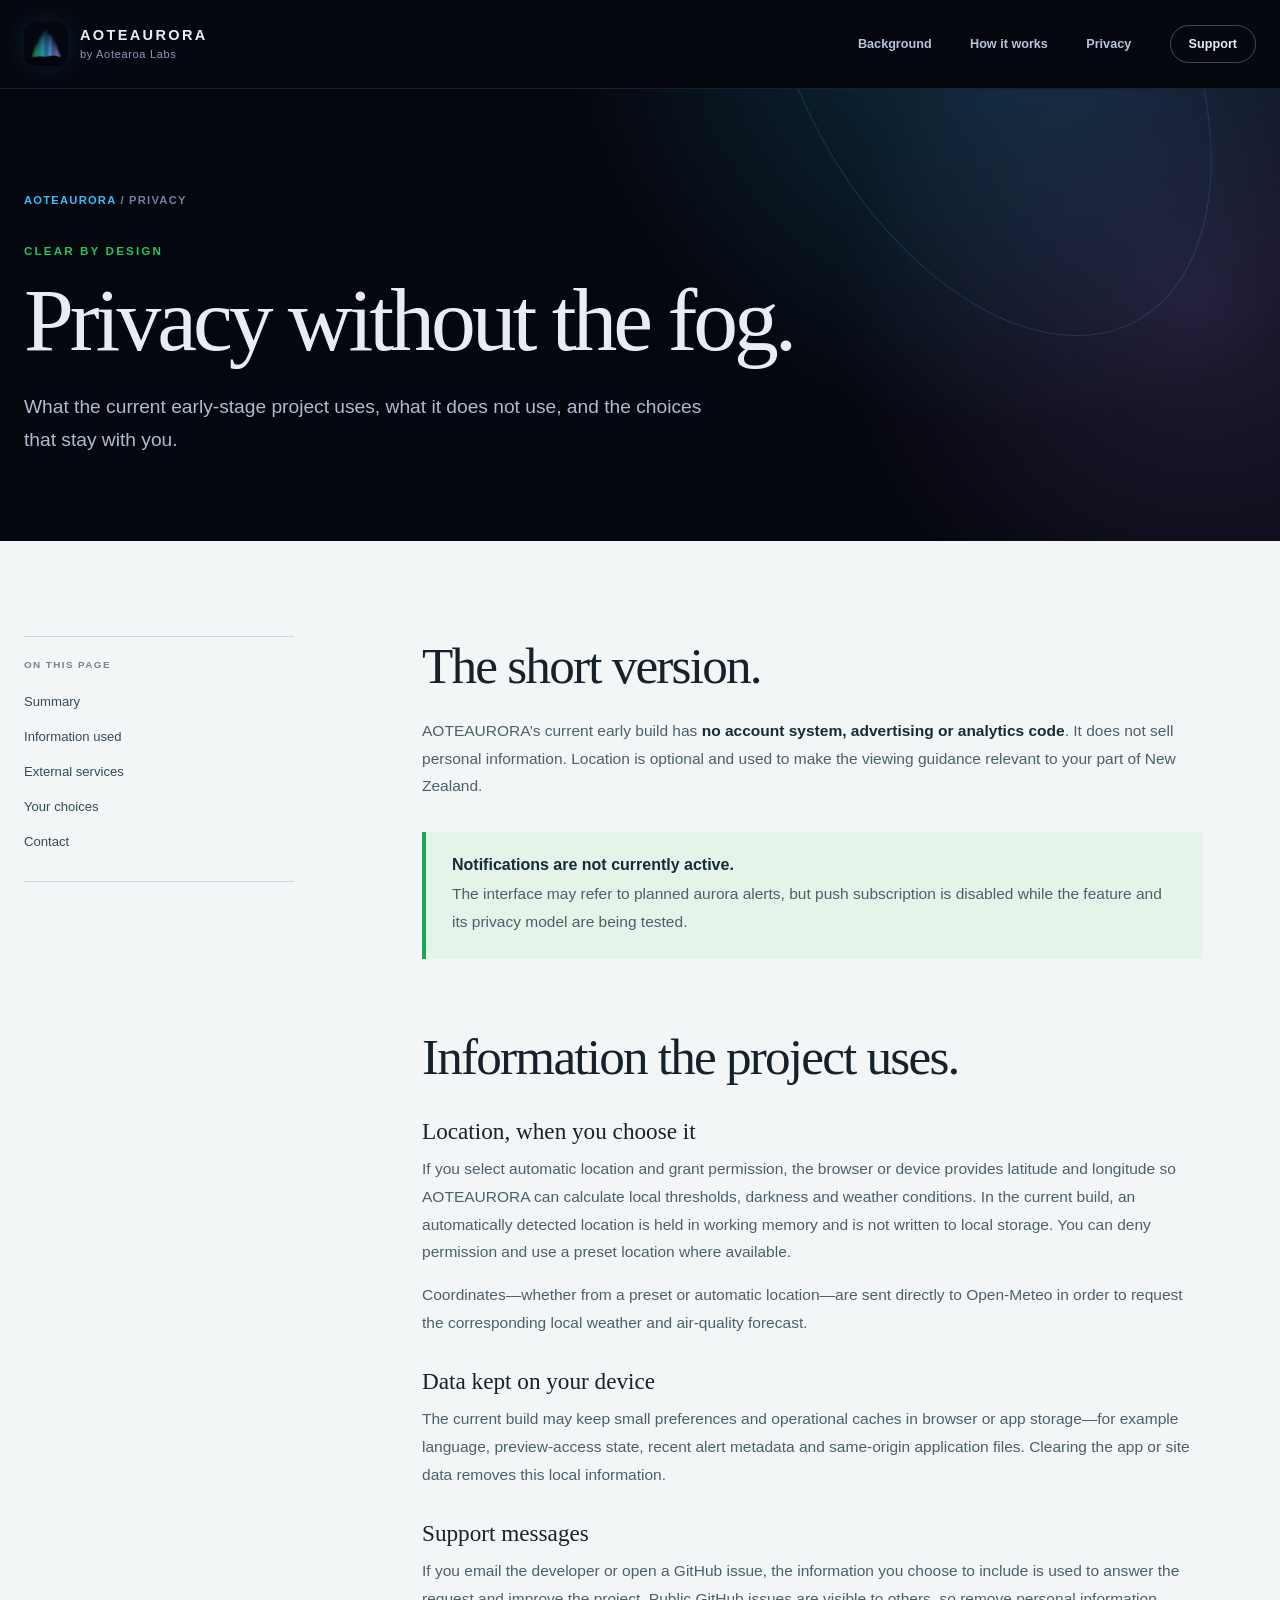
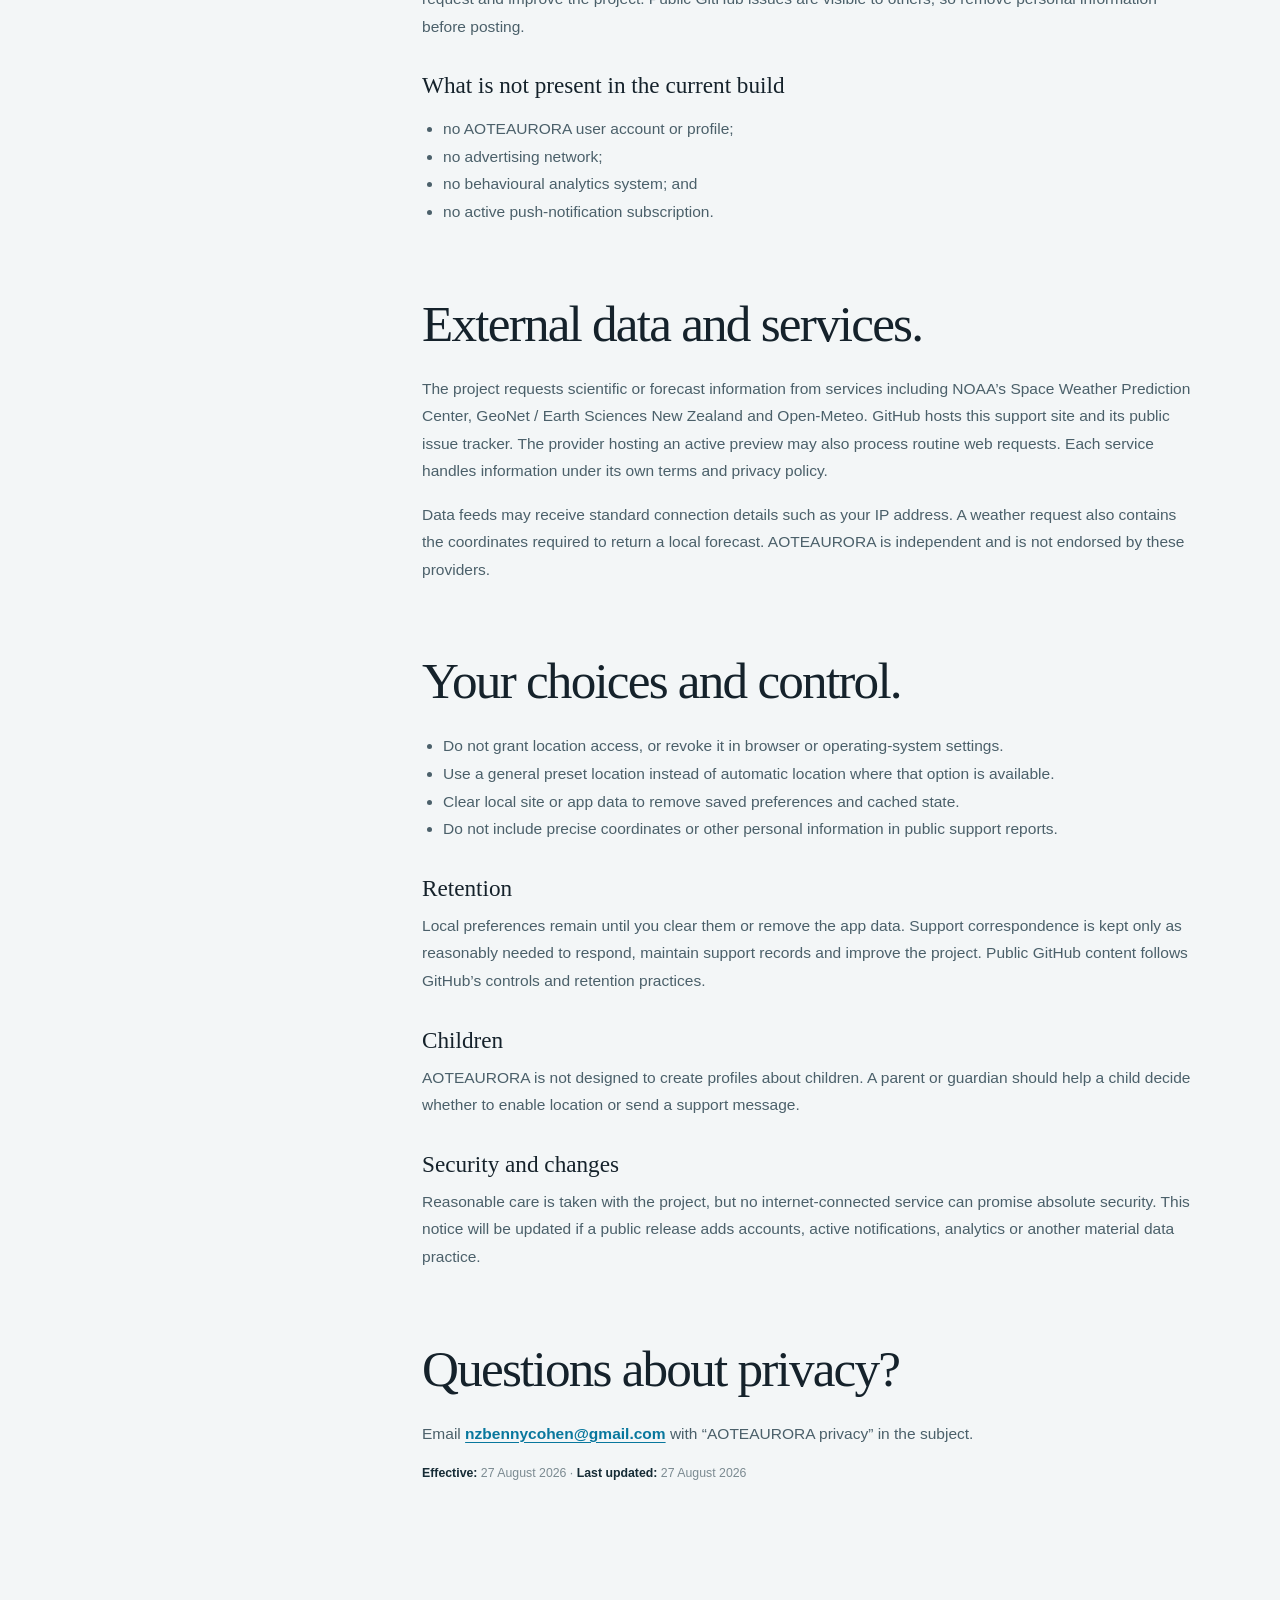
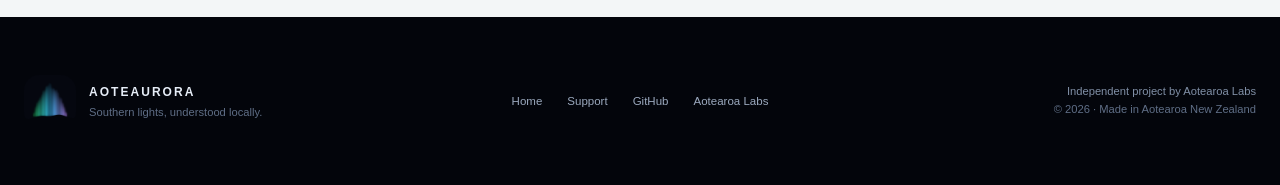
==== privacy.html @ 9eb0ef81 "Launch AOTEAURORA support site" ====
<!doctype html>
<html lang="en">
<head>
  <meta charset="utf-8">
  <meta name="viewport" content="width=device-width, initial-scale=1">
  <meta name="theme-color" content="#05070f">
  <meta name="description" content="Privacy notice for the AOTEAURORA project.">
  <link rel="icon" href="assets/favicon.png" type="image/png">
  <link rel="stylesheet" href="assets/site.css?v=20260827">
  <title>Privacy — AOTEAURORA</title>
</head>
<body class="inner-page">
  <a class="skip-link" href="#main">Skip to content</a>
  <header class="site-header">
    <div class="wrap nav-shell">
      <a class="brand" href="index.html" aria-label="AOTEAURORA home">
        <img src="assets/aoteaurora-maskable.png" alt="" width="44" height="44">
        <span><strong>AOTEAURORA</strong><small>by Aotearoa Labs</small></span>
      </a>
      <nav aria-label="Main navigation">
        <a href="index.html#story">Background</a>
        <a href="index.html#method">How it works</a>
        <a href="privacy.html" aria-current="page">Privacy</a>
        <a class="nav-support" href="support.html">Support</a>
      </nav>
    </div>
  </header>

  <main id="main">
    <section class="inner-hero">
      <div class="wrap">
        <p class="breadcrumbs"><a href="index.html">AOTEAURORA</a> / Privacy</p>
        <p class="eyebrow">Clear by design</p>
        <h1>Privacy without the fog.</h1>
        <p class="lede">What the current early-stage project uses, what it does not use, and the choices that stay with you.</p>
      </div>
    </section>

    <section class="page-content">
      <div class="wrap content-layout">
        <aside class="side-nav" aria-label="On this page">
          <p>On this page</p>
          <a href="#summary">Summary</a>
          <a href="#information">Information used</a>
          <a href="#services">External services</a>
          <a href="#choices">Your choices</a>
          <a href="#contact">Contact</a>
        </aside>

        <div class="prose">
          <h2 id="summary">The short version.</h2>
          <p>AOTEAURORA’s current early build has <strong>no account system, advertising or analytics code</strong>. It does not sell personal information. Location is optional and used to make the viewing guidance relevant to your part of New Zealand.</p>
          <div class="notice">
            <strong>Notifications are not currently active.</strong>
            <p>The interface may refer to planned aurora alerts, but push subscription is disabled while the feature and its privacy model are being tested.</p>
          </div>

          <h2 id="information">Information the project uses.</h2>
          <h3>Location, when you choose it</h3>
          <p>If you select automatic location and grant permission, the browser or device provides latitude and longitude so AOTEAURORA can calculate local thresholds, darkness and weather conditions. In the current build, an automatically detected location is held in working memory and is not written to local storage. You can deny permission and use a preset location where available.</p>
          <p>Coordinates—whether from a preset or automatic location—are sent directly to Open-Meteo in order to request the corresponding local weather and air-quality forecast.</p>

          <h3>Data kept on your device</h3>
          <p>The current build may keep small preferences and operational caches in browser or app storage—for example language, preview-access state, recent alert metadata and same-origin application files. Clearing the app or site data removes this local information.</p>

          <h3>Support messages</h3>
          <p>If you email the developer or open a GitHub issue, the information you choose to include is used to answer the request and improve the project. Public GitHub issues are visible to others, so remove personal information before posting.</p>

          <h3>What is not present in the current build</h3>
          <ul>
            <li>no AOTEAURORA user account or profile;</li>
            <li>no advertising network;</li>
            <li>no behavioural analytics system; and</li>
            <li>no active push-notification subscription.</li>
          </ul>

          <h2 id="services">External data and services.</h2>
          <p>The project requests scientific or forecast information from services including NOAA’s Space Weather Prediction Center, GeoNet / Earth Sciences New Zealand and Open-Meteo. GitHub hosts this support site and its public issue tracker. The provider hosting an active preview may also process routine web requests. Each service handles information under its own terms and privacy policy.</p>
          <p>Data feeds may receive standard connection details such as your IP address. A weather request also contains the coordinates required to return a local forecast. AOTEAURORA is independent and is not endorsed by these providers.</p>

          <h2 id="choices">Your choices and control.</h2>
          <ul>
            <li>Do not grant location access, or revoke it in browser or operating-system settings.</li>
            <li>Use a general preset location instead of automatic location where that option is available.</li>
            <li>Clear local site or app data to remove saved preferences and cached state.</li>
            <li>Do not include precise coordinates or other personal information in public support reports.</li>
          </ul>

          <h3>Retention</h3>
          <p>Local preferences remain until you clear them or remove the app data. Support correspondence is kept only as reasonably needed to respond, maintain support records and improve the project. Public GitHub content follows GitHub’s controls and retention practices.</p>

          <h3>Children</h3>
          <p>AOTEAURORA is not designed to create profiles about children. A parent or guardian should help a child decide whether to enable location or send a support message.</p>

          <h3>Security and changes</h3>
          <p>Reasonable care is taken with the project, but no internet-connected service can promise absolute security. This notice will be updated if a public release adds accounts, active notifications, analytics or another material data practice.</p>

          <h2 id="contact">Questions about privacy?</h2>
          <p>Email <a href="mailto:nzbennycohen@gmail.com?subject=AOTEAURORA%20privacy">nzbennycohen@gmail.com</a> with “AOTEAURORA privacy” in the subject.</p>
          <p class="meta-line"><strong>Effective:</strong> 27 August 2026 · <strong>Last updated:</strong> 27 August 2026</p>
        </div>
      </div>
    </section>
  </main>

  <footer class="site-footer">
    <div class="wrap footer-grid">
      <div class="footer-brand">
        <img src="assets/aoteaurora-maskable.png" alt="" width="52" height="52">
        <div><strong>AOTEAURORA</strong><small>Southern lights, understood locally.</small></div>
      </div>
      <div class="footer-links"><a href="index.html">Home</a><a href="support.html">Support</a><a href="https://github.com/Bennyco86/aoteaurora">GitHub</a><a href="https://aotearoa-labs.netlify.app/">Aotearoa Labs</a></div>
      <p>Independent project by Aotearoa Labs<br><span>© 2026 · Made in Aotearoa New Zealand</span></p>
    </div>
  </footer>
</body>
</html>
---- assets/site.css ----
:root {
  --bg: #05070f;
  --panel: #0d1424;
  --panel-2: #111a2e;
  --line: #1e2b45;
  --text: #e6edf7;
  --muted: #8b9ab5;
  --cyan: #38bdf8;
  --green: #22c55e;
  --yellow: #facc15;
  --violet: #c084fc;
  --pink: #f472b6;
  --ink: #071119;
  --paper: #f3f6f7;
  --max: 1240px;
}

* { box-sizing: border-box; }
html { scroll-behavior: smooth; }
body {
  margin: 0;
  color: var(--text);
  background: var(--bg);
  font-family: "Segoe UI", Arial, sans-serif;
  -webkit-font-smoothing: antialiased;
}
img { max-width: 100%; display: block; }
a { color: inherit; text-decoration: none; }
button, a { -webkit-tap-highlight-color: transparent; }
.wrap { width: min(calc(100% - 48px), var(--max)); margin-inline: auto; }
.skip-link { position: fixed; top: 8px; left: 8px; z-index: 100; padding: 12px 16px; color: var(--ink); background: white; transform: translateY(-150%); }
.skip-link:focus { transform: translateY(0); }
:focus-visible { outline: 3px solid var(--cyan); outline-offset: 4px; }

.site-header {
  position: absolute;
  inset: 0 0 auto;
  z-index: 20;
  border-bottom: 1px solid rgba(139, 154, 181, .16);
}
.nav-shell { min-height: 88px; display: flex; align-items: center; justify-content: space-between; gap: 30px; }
.brand { display: inline-flex; align-items: center; gap: 12px; }
.brand img { width: 44px; height: 44px; border-radius: 12px; box-shadow: 0 0 28px rgba(56, 189, 248, .15); }
.brand span { display: grid; line-height: 1; }
.brand strong { font-size: .91rem; letter-spacing: .16em; }
.brand small { margin-top: 7px; color: var(--muted); font-size: .69rem; letter-spacing: .06em; }
nav { display: flex; align-items: center; gap: clamp(18px, 3vw, 42px); color: #b8c4d7; font-size: .79rem; font-weight: 650; }
nav a { transition: color .2s ease; }
nav a:hover { color: white; }
.nav-support { padding: 11px 18px; color: var(--text); border: 1px solid rgba(230, 237, 247, .28); border-radius: 999px; }
.nav-support:hover { border-color: var(--cyan); }

.hero { position: relative; min-height: 890px; padding: 170px 0 0; overflow: hidden; isolation: isolate; background: radial-gradient(circle at 73% 31%, rgba(56, 189, 248, .10), transparent 25%), radial-gradient(circle at 84% 15%, rgba(192, 132, 252, .08), transparent 30%), var(--bg); }
.hero::after { content: ""; position: absolute; z-index: -3; inset: auto 0 0; height: 28%; background: linear-gradient(to bottom, transparent, #05070f 70%); }
.stars { position: absolute; z-index: -3; inset: 0; opacity: .48; background-image: radial-gradient(circle, rgba(255,255,255,.75) 0 1px, transparent 1.4px), radial-gradient(circle, rgba(56,189,248,.55) 0 1px, transparent 1.4px); background-size: 77px 77px, 119px 119px; background-position: 13px 21px, 43px 9px; mask-image: linear-gradient(to bottom, black 0%, transparent 72%); }
.aurora-ribbon { position: absolute; z-index: -2; width: 760px; height: 620px; right: -120px; top: 80px; filter: blur(55px); opacity: .23; border-radius: 50%; transform: rotate(-18deg); }
.aurora-ribbon-one { background: conic-gradient(from 170deg, transparent, var(--green), var(--cyan), transparent 42%); animation: breathe 9s ease-in-out infinite alternate; }
.aurora-ribbon-two { right: 4%; top: -300px; opacity: .16; background: conic-gradient(from 120deg, transparent 30%, var(--violet), var(--pink), transparent 66%); animation: breathe 12s 1s ease-in-out infinite alternate-reverse; }
@keyframes breathe { to { transform: rotate(-8deg) scale(1.12) translate3d(-20px, 22px, 0); opacity: .31; } }
.hero-grid { display: grid; grid-template-columns: minmax(0, 1.08fr) minmax(420px, .92fr); align-items: center; gap: clamp(50px, 7vw, 108px); }
.hero-copy { padding-bottom: 80px; }
.status-pill { width: fit-content; margin: 0 0 36px; padding: 9px 13px; display: flex; align-items: center; gap: 9px; border: 1px solid rgba(34, 197, 94, .3); border-radius: 999px; color: #badac8; background: rgba(34, 197, 94, .07); font-size: .7rem; font-weight: 700; letter-spacing: .08em; text-transform: uppercase; }
.status-pill span { width: 6px; height: 6px; border-radius: 50%; background: var(--green); box-shadow: 0 0 12px var(--green); }
.eyebrow { margin: 0 0 20px; color: var(--green); font-size: .73rem; line-height: 1.2; font-weight: 800; letter-spacing: .18em; text-transform: uppercase; }
.cyan { color: #0a799f; }
.violet { color: var(--violet); }
.pink { color: var(--pink); }
.green-text { color: #50e781; }
h1, h2, h3, p { margin-top: 0; }
h1, h2 { font-family: Georgia, "Times New Roman", serif; font-weight: 400; letter-spacing: -.045em; }
h1 { max-width: 780px; margin-bottom: 28px; font-size: clamp(3.5rem, 6.25vw, 6rem); line-height: .94; }
.lede { max-width: 670px; margin-bottom: 36px; color: #aebbd0; font-size: clamp(1.05rem, 1.5vw, 1.24rem); line-height: 1.72; }
.hero-actions { display: flex; flex-wrap: wrap; gap: 12px; }
.button { min-height: 52px; padding: 0 22px; display: inline-flex; align-items: center; justify-content: center; gap: 22px; border: 1px solid transparent; border-radius: 4px; font-size: .76rem; font-weight: 800; letter-spacing: .08em; text-transform: uppercase; transition: transform .2s ease, border-color .2s ease, background .2s ease; }
.button:hover { transform: translateY(-2px); }
.button-primary { color: #03130a; background: #68e890; }
.button-primary:hover { background: #8bf2a9; }
.button-quiet { color: var(--text); border-color: rgba(230,237,247,.25); background: rgba(13,20,36,.42); }
.button-quiet:hover { border-color: var(--cyan); }
.distribution-note { margin: 24px 0 0; color: #6f7d96; font-size: .77rem; line-height: 1.5; }
.distribution-note span { margin-right: 8px; color: var(--cyan); font-size: .45rem; vertical-align: 2px; }
.hero-visual { position: relative; min-height: 630px; display: grid; place-items: center; }
.app-mark { position: relative; width: min(88%, 480px); filter: drop-shadow(0 35px 70px rgba(0,0,0,.6)); }
.app-mark::before { content: ""; position: absolute; inset: 8%; z-index: -1; background: linear-gradient(135deg, var(--green), var(--cyan), var(--violet)); filter: blur(45px); opacity: .26; }
.app-mark img { position: relative; z-index: 2; width: 100%; border-radius: 25%; box-shadow: inset 0 0 0 1px rgba(255,255,255,.08); }
.orbit { position: absolute; z-index: 3; border: 1px solid rgba(139,154,181,.3); border-radius: 50%; pointer-events: none; }
.orbit::after { content: ""; position: absolute; width: 8px; height: 8px; border-radius: 50%; background: var(--cyan); box-shadow: 0 0 14px var(--cyan); }
.orbit-one { inset: -7%; transform: rotate(20deg); }
.orbit-one::after { right: 7%; top: 18%; }
.orbit-two { inset: 10% -17%; transform: rotate(-33deg); opacity: .5; }
.orbit-two::after { left: 4%; bottom: 23%; background: var(--violet); box-shadow: 0 0 14px var(--violet); }
.condition-panel { position: absolute; z-index: 5; right: 0; bottom: 5px; width: min(94%, 440px); padding: 17px; border: 1px solid rgba(139,154,181,.24); background: rgba(8,13,25,.86); box-shadow: 0 25px 70px rgba(0,0,0,.5); backdrop-filter: blur(18px); }
.condition-head { padding-bottom: 13px; display: grid; grid-template-columns: auto 1fr auto; align-items: center; gap: 9px; color: #dce6f5; border-bottom: 1px solid rgba(139,154,181,.16); font-size: .68rem; font-weight: 800; letter-spacing: .08em; text-transform: uppercase; }
.condition-head small { color: #64728b; font-size: .58rem; }
.live-dot { width: 6px; height: 6px; border-radius: 50%; background: var(--green); box-shadow: 0 0 10px var(--green); }
.condition-grid { display: grid; grid-template-columns: 1fr 1fr; }
.condition-grid > div { padding: 16px 12px 13px; display: grid; grid-template-columns: auto 1fr; column-gap: 10px; border-right: 1px solid rgba(139,154,181,.12); border-bottom: 1px solid rgba(139,154,181,.12); }
.condition-grid > div:nth-child(even) { border-right: 0; }
.condition-grid > div:nth-last-child(-n+2) { border-bottom: 0; }
.condition-grid span { grid-row: 1 / 3; color: var(--cyan); font-family: Georgia, serif; font-size: 1rem; }
.condition-grid strong { font-size: .72rem; }
.condition-grid small { margin-top: 4px; color: #71809a; font-size: .63rem; }
.hero-foot { min-height: 74px; display: flex; align-items: center; justify-content: space-between; gap: 16px; color: #52617a; border-top: 1px solid rgba(139,154,181,.13); font-size: .61rem; font-weight: 800; letter-spacing: .17em; }
.hero-foot i { width: 4px; height: 4px; flex: 0 0 auto; border-radius: 50%; background: #344157; }

.section { padding: 120px 0; }
.story { color: #15222b; background: var(--paper); }
.split-heading { display: grid; grid-template-columns: .9fr 1.1fr; gap: clamp(45px, 8vw, 130px); align-items: start; }
.split-heading h2, .section-heading h2, .view-copy h2, .status-grid h2, .support-box h2 { margin-bottom: 0; font-size: clamp(3.1rem, 5.7vw, 5.8rem); line-height: .96; }
.intro-copy { max-width: 650px; color: #495c68; font-size: 1.07rem; line-height: 1.78; }
.intro-copy p:last-child { margin-bottom: 0; }
.intro-copy strong { color: #132a34; }
.name-card { margin-top: 84px; padding: 42px clamp(25px, 5vw, 68px); display: grid; grid-template-columns: 1fr auto 1fr auto 1.1fr; align-items: center; gap: 28px; color: var(--text); background: #071119; box-shadow: 18px 18px 0 #dce5e7; }
.name-part { display: grid; gap: 9px; }
.name-part span { font-family: Georgia, serif; font-size: clamp(1.4rem, 2.5vw, 2.25rem); letter-spacing: -.03em; }
.name-part small { color: #7a899e; font-size: .65rem; font-weight: 800; letter-spacing: .16em; text-transform: uppercase; }
.name-card b { color: #536176; font-size: 1.6rem; font-weight: 300; }
.name-part.result span { color: #6aea94; }

.method { background: #080c17; }
.section-heading { max-width: 790px; }
.section-heading > p:last-child { max-width: 620px; margin: 28px 0 0; color: var(--muted); font-size: 1rem; line-height: 1.72; }
.steps { margin-top: 76px; display: grid; grid-template-columns: repeat(4, 1fr); border-block: 1px solid var(--line); }
.steps article { min-height: 330px; padding: 31px 28px; border-right: 1px solid var(--line); }
.steps article:first-child { border-left: 1px solid var(--line); }
.step-top { margin-bottom: 58px; display: flex; justify-content: space-between; align-items: center; color: #5d6d87; font-family: Georgia, serif; }
.steps h3 { margin-bottom: 16px; font-family: Georgia, serif; font-size: 1.42rem; font-weight: 400; }
.steps p { color: var(--muted); font-size: .88rem; line-height: 1.7; }
.signal { position: relative; width: 36px; height: 36px; display: block; border: 1px solid #42506a; border-radius: 50%; }
.signal-sun { border-color: #facc15; box-shadow: inset 0 0 0 8px #080c17, inset 0 0 0 18px #facc15; }
.signal-oval::after { content: ""; position: absolute; inset: 7px 2px; border: 2px solid var(--green); border-radius: 50%; transform: rotate(-25deg); }
.signal-cloud::before, .signal-cloud::after { content: ""; position: absolute; bottom: 9px; background: var(--cyan); border-radius: 12px; }
.signal-cloud::before { left: 7px; width: 23px; height: 9px; }
.signal-cloud::after { left: 11px; bottom: 12px; width: 12px; height: 12px; }
.signal-moon::after { content: ""; position: absolute; inset: 6px 8px 6px 6px; border-radius: 50%; background: var(--violet); box-shadow: 6px -1px 0 #080c17; }
.science-note { margin-top: 74px; padding: 42px; display: grid; grid-template-columns: 1fr 1.15fr; gap: 80px; align-items: end; color: #0a1a21; background: linear-gradient(115deg, #9eedb7, #69d7e9); }
.science-note > div { position: relative; padding-left: 76px; }
.note-mark { position: absolute; left: 0; top: -5px; font-family: Georgia, serif; font-size: 4.8rem; line-height: 1; }
.science-note .eyebrow { margin-bottom: 9px; color: #135a50; }
.science-note h3 { margin: 0; font-family: Georgia, serif; font-size: 2.2rem; font-weight: 400; }
.science-note > p { margin: 0; color: #17434a; font-size: .95rem; line-height: 1.75; }

.view-section { background: linear-gradient(180deg, #080c17, #0a1020); }
.view-grid { display: grid; grid-template-columns: .8fr 1.2fr; gap: clamp(50px, 8vw, 120px); align-items: center; }
.view-copy h2 { max-width: 560px; }
.view-copy > p:not(.eyebrow) { max-width: 560px; margin: 25px 0 36px; color: var(--muted); line-height: 1.75; }
.tick-list { margin: 0; padding: 0; display: grid; gap: 15px; list-style: none; color: #c6d2e4; font-size: .9rem; }
.tick-list span { width: 26px; display: inline-block; color: var(--cyan); font-weight: 800; }
.signal-board { min-height: 570px; padding: 35px; border: 1px solid #273652; background: linear-gradient(145deg, rgba(17,26,46,.95), rgba(7,11,21,.98)); box-shadow: 24px 24px 0 #05070f; }
.board-head { display: flex; align-items: center; justify-content: space-between; }
.board-head > div { display: grid; gap: 8px; }
.board-head small, .board-head > span, .sample-label { color: #62718b; font-size: .6rem; font-weight: 800; letter-spacing: .16em; }
.board-head strong { font-family: Georgia, serif; font-size: 1.7rem; font-weight: 400; }
.board-head > span { padding: 7px 10px; color: #72e99a; border: 1px solid rgba(34,197,94,.3); }
.board-chart { position: relative; height: 250px; margin: 44px 0 25px; overflow: hidden; border: 1px solid rgba(139,154,181,.14); background-image: linear-gradient(rgba(139,154,181,.07) 1px, transparent 1px), linear-gradient(90deg, rgba(139,154,181,.07) 1px, transparent 1px); background-size: 42px 42px; }
.horizon { position: absolute; left: 0; right: 0; bottom: 28%; height: 1px; background: #485570; }
.trace { position: absolute; left: -4%; width: 110%; height: 100px; border-radius: 50%; transform: rotate(-5deg); }
.trace-one { bottom: 8%; border-top: 3px solid var(--green); filter: drop-shadow(0 0 8px rgba(34,197,94,.45)); }
.trace-two { bottom: -5%; border-top: 2px solid var(--cyan); transform: rotate(8deg); opacity: .8; }
.marker { position: absolute; width: 9px; height: 9px; border: 2px solid white; border-radius: 50%; box-shadow: 0 0 0 6px rgba(255,255,255,.08); }
.marker-one { left: 39%; top: 44%; }
.marker-two { right: 18%; top: 34%; }
.board-readings { display: grid; grid-template-columns: repeat(3, 1fr); border-block: 1px solid rgba(139,154,181,.16); }
.board-readings > div { position: relative; padding: 19px 10px 20px 18px; display: grid; gap: 8px; border-right: 1px solid rgba(139,154,181,.16); }
.board-readings > div:last-child { border: 0; }
.board-readings small { color: #697892; font-size: .53rem; font-weight: 800; letter-spacing: .12em; }
.board-readings strong { font-size: .75rem; }
.swatch { position: absolute; left: 0; top: 21px; width: 4px; height: 18px; }
.green { background: var(--green); }
.blue { background: var(--cyan); }
.violet-bg { background: var(--violet); }
.sample-label { margin: 18px 0 0; text-align: right; }

.sources { color: #14212a; background: #e8edef; }
.split-heading.compact { align-items: end; }
.split-heading.compact h2 { max-width: 720px; font-size: clamp(3rem, 5vw, 5rem); }
.split-heading.compact > p { margin: 0; }
.source-grid { margin-top: 72px; display: grid; grid-template-columns: repeat(3, 1fr); border: 1px solid #c5d0d4; }
.source-grid article { min-height: 330px; padding: 35px; display: flex; flex-direction: column; border-right: 1px solid #c5d0d4; }
.source-grid article:last-child { border: 0; }
.source-no { color: #0a799f; font-family: Georgia, serif; font-size: 1.05rem; }
.source-grid h3 { margin: 55px 0 18px; font-family: Georgia, serif; font-size: 1.45rem; font-weight: 400; line-height: 1.22; }
.source-grid p { color: #526670; font-size: .88rem; line-height: 1.68; }
.source-grid a { margin-top: auto; color: #076c91; font-size: .74rem; font-weight: 800; text-transform: uppercase; letter-spacing: .08em; }
.source-grid a:hover { text-decoration: underline; }
.source-caveat { margin: 25px 0 0; color: #687a83; font-size: .72rem; line-height: 1.6; }
.source-caveat a { color: #076c91; font-weight: 750; text-decoration: underline; text-underline-offset: 2px; }

.status-section { background: #071119; }
.status-grid { display: grid; grid-template-columns: .63fr 1.37fr; gap: clamp(50px, 10vw, 150px); align-items: center; }
.status-icon-wrap { position: relative; display: grid; place-items: center; }
.status-icon-wrap::before { content: ""; position: absolute; inset: -17%; border: 1px solid #24304a; border-radius: 50%; }
.status-icon-wrap::after { content: ""; position: absolute; inset: -3%; border: 1px dashed rgba(56,189,248,.35); border-radius: 50%; animation: rotate 28s linear infinite; }
@keyframes rotate { to { transform: rotate(360deg); } }
.status-icon-wrap img { width: min(100%, 260px); border-radius: 50%; }
.status-icon-wrap > span { position: absolute; right: -8%; bottom: 6%; padding: 12px; color: #092119; background: #6de594; font-size: .56rem; font-weight: 900; line-height: 1.3; letter-spacing: .12em; }
.status-grid h2 { max-width: 820px; }
.status-grid > div:last-child > p:not(.eyebrow):not(.no-download) { max-width: 750px; margin: 27px 0 40px; color: var(--muted); font-size: 1rem; line-height: 1.75; }
.status-facts { display: grid; grid-template-columns: repeat(3, 1fr); border-block: 1px solid var(--line); }
.status-facts > div { padding: 24px 18px 24px 0; display: grid; gap: 8px; border-right: 1px solid var(--line); }
.status-facts > div:not(:first-child) { padding-left: 22px; }
.status-facts > div:last-child { border: 0; }
.status-facts strong { color: var(--cyan); font-family: Georgia, serif; font-size: 2.1rem; font-weight: 400; }
.status-facts span { color: #75849c; font-size: .7rem; line-height: 1.4; }
.no-download { margin: 27px 0 0; color: #a8b5c8; font-size: .78rem; }
.no-download span { margin-right: 9px; color: var(--green); }

.support-cta { padding: 80px 0; color: #071119; background: linear-gradient(110deg, #5ade87, #56cfe3 62%, #a98cf4); }
.support-box { display: grid; grid-template-columns: 1.35fr .65fr; gap: 60px; align-items: end; }
.support-box .eyebrow { color: #154d43; }
.support-box h2 { max-width: 760px; }
.support-box p:last-child { margin: 22px 0 0; color: #1d5257; }
.support-actions { display: grid; gap: 18px; }
.button-light { color: #071119; background: white; }
.support-actions > a:not(.button) { text-align: center; font-size: .75rem; font-weight: 800; }
.support-actions > a:not(.button):hover { text-decoration: underline; }

.site-footer { padding: 58px 0; color: var(--text); background: #03050b; }
.footer-grid { display: grid; grid-template-columns: 1fr auto 1fr; align-items: center; gap: 45px; }
.footer-brand { display: flex; align-items: center; gap: 13px; }
.footer-brand img { width: 52px; height: 52px; border-radius: 15px; }
.footer-brand div { display: grid; gap: 7px; }
.footer-brand strong { font-size: .75rem; letter-spacing: .17em; }
.footer-brand small, .footer-grid > p span { color: #5f6e86; font-size: .7rem; }
.footer-links { display: flex; gap: 25px; color: #9ba9be; font-size: .72rem; }
.footer-links a:hover { color: white; }
.footer-grid > p { margin: 0; color: #8190a7; font-size: .7rem; line-height: 1.6; text-align: right; }

/* Support and privacy pages */
.inner-page { color: #15222b; background: var(--paper); }
.inner-page .site-header { position: relative; color: var(--text); background: var(--bg); }
.inner-hero { position: relative; padding: 105px 0 85px; overflow: hidden; color: var(--text); background: radial-gradient(circle at 78% -20%, rgba(56,189,248,.22), transparent 38%), radial-gradient(circle at 94% 48%, rgba(192,132,252,.16), transparent 30%), var(--bg); }
.inner-hero::after { content: ""; position: absolute; right: 8%; top: -80%; width: 380px; height: 630px; border: 1px solid rgba(56,189,248,.18); border-radius: 50%; transform: rotate(-28deg); }
.inner-hero h1 { max-width: 920px; font-size: clamp(3.6rem, 7vw, 6.5rem); }
.inner-hero .lede { max-width: 700px; margin-bottom: 0; }
.breadcrumbs { margin-bottom: 38px; color: #72809a; font-size: .7rem; font-weight: 800; letter-spacing: .11em; text-transform: uppercase; }
.breadcrumbs a { color: var(--cyan); }
.page-content { padding: 95px 0 120px; }
.content-layout { display: grid; grid-template-columns: 270px minmax(0, 780px); gap: clamp(60px, 10vw, 145px); align-items: start; }
.side-nav { position: sticky; top: 28px; padding: 22px 0; border-block: 1px solid #cbd5d8; }
.side-nav p { margin-bottom: 14px; color: #74858d; font-size: .62rem; font-weight: 800; letter-spacing: .14em; text-transform: uppercase; }
.side-nav a { padding: 10px 0; display: block; color: #344b57; font-size: .82rem; }
.side-nav a:hover { color: #08799e; }
.prose h2 { margin: 68px 0 22px; font-family: Georgia, serif; font-size: clamp(2.2rem, 4vw, 3.5rem); font-weight: 400; letter-spacing: -.035em; }
.prose h2:first-child { margin-top: 0; }
.prose h3 { margin: 32px 0 10px; font-family: Georgia, serif; font-size: 1.45rem; font-weight: 400; }
.prose p, .prose li { color: #4b606a; font-size: .97rem; line-height: 1.78; }
.prose strong { color: #152b35; }
.prose a { color: #08779d; font-weight: 700; text-decoration: underline; text-underline-offset: 3px; }
.prose ul, .prose ol { padding-left: 21px; }
.notice { margin: 32px 0; padding: 24px 26px; border-left: 4px solid #19a954; background: #e5f3e9; }
.notice strong { display: block; margin-bottom: 6px; }
.notice p { margin: 0; }
.contact-cards { margin: 30px 0 48px; display: grid; grid-template-columns: 1fr 1fr; gap: 15px; }
.contact-card { min-height: 160px; padding: 25px; display: flex; flex-direction: column; color: var(--text) !important; text-decoration: none !important; background: #071119; }
.contact-card:hover { background: #102136; }
.contact-card span { color: var(--cyan); font-size: .6rem; font-weight: 800; letter-spacing: .14em; text-transform: uppercase; }
.contact-card strong { margin-top: auto; color: white; font-family: Georgia, serif; font-size: 1.3rem; font-weight: 400; }
.contact-card small { margin-top: 8px; color: #8391a8; }
.faq { border-top: 1px solid #cbd5d8; }
.faq details { border-bottom: 1px solid #cbd5d8; }
.faq summary { padding: 23px 42px 23px 0; position: relative; cursor: pointer; color: #162d37; font-family: Georgia, serif; font-size: 1.16rem; list-style: none; }
.faq summary::-webkit-details-marker { display: none; }
.faq summary::after { content: "+"; position: absolute; right: 8px; top: 20px; color: #0b84aa; font-family: "Segoe UI", sans-serif; font-size: 1.3rem; }
.faq details[open] summary::after { content: "−"; }
.faq details p { margin: -5px 45px 24px 0; }
.meta-line { color: #7b8a91 !important; font-size: .77rem !important; }

@media (max-width: 980px) {
  .hero { min-height: auto; padding-top: 145px; }
  .hero-grid, .split-heading, .view-grid, .status-grid, .support-box { grid-template-columns: 1fr; }
  .hero-copy { padding-bottom: 20px; }
  .hero-visual { min-height: 630px; }
  .steps { grid-template-columns: 1fr 1fr; }
  .steps article:nth-child(3) { border-left: 1px solid var(--line); }
  .steps article:nth-child(-n+2) { border-bottom: 1px solid var(--line); }
  .source-grid { grid-template-columns: 1fr; }
  .source-grid article { min-height: 250px; border-right: 0; border-bottom: 1px solid #c5d0d4; }
  .science-note { grid-template-columns: 1fr; gap: 30px; }
  .status-icon-wrap { max-width: 330px; margin: 0 auto 30px; }
  .support-actions { max-width: 420px; }
  .footer-grid { grid-template-columns: 1fr 1fr; }
  .footer-grid > p { grid-column: 1 / -1; text-align: left; }
  .content-layout { grid-template-columns: 210px minmax(0, 1fr); gap: 55px; }
}

@media (max-width: 720px) {
  .wrap { width: min(calc(100% - 30px), var(--max)); }
  .nav-shell { min-height: 75px; }
  .brand img { width: 39px; height: 39px; }
  .brand small { display: none; }
  nav { gap: 12px; }
  nav a:not(.nav-support) { display: none; }
  .hero { padding-top: 125px; }
  h1 { font-size: clamp(3.25rem, 15vw, 4.8rem); }
  .section { padding: 85px 0; }
  .hero-visual { min-height: 510px; }
  .app-mark { width: min(84%, 390px); }
  .condition-panel { left: 0; right: auto; bottom: 5px; width: 100%; }
  .hero-foot { padding: 24px 0; flex-wrap: wrap; justify-content: flex-start; }
  .hero-foot i { margin: 0 4px; }
  .name-card { grid-template-columns: 1fr; gap: 19px; box-shadow: 9px 9px 0 #dce5e7; }
  .name-card b { transform: rotate(90deg); width: fit-content; }
  .steps { grid-template-columns: 1fr; }
  .steps article, .steps article:nth-child(3) { min-height: 280px; border: 0; border-inline: 1px solid var(--line); border-bottom: 1px solid var(--line); }
  .steps article:last-child { border-bottom: 0; }
  .step-top { margin-bottom: 40px; }
  .science-note { padding: 30px 24px; }
  .science-note > div { padding-left: 0; }
  .note-mark { position: static; display: block; margin-bottom: 12px; }
  .signal-board { min-height: 510px; padding: 24px 18px; box-shadow: 10px 10px 0 #05070f; }
  .board-readings { grid-template-columns: 1fr; }
  .board-readings > div { border: 0; border-bottom: 1px solid rgba(139,154,181,.16); }
  .status-facts { grid-template-columns: 1fr; }
  .status-facts > div, .status-facts > div:not(:first-child) { padding: 18px 0; border-right: 0; border-bottom: 1px solid var(--line); }
  .status-facts > div:last-child { border-bottom: 0; }
  .footer-grid { grid-template-columns: 1fr; }
  .footer-links { flex-wrap: wrap; }
  .footer-grid > p { grid-column: auto; }
  .inner-hero { padding: 78px 0 68px; }
  .content-layout { grid-template-columns: 1fr; gap: 45px; }
  .side-nav { position: static; display: grid; grid-template-columns: 1fr 1fr; }
  .side-nav p { grid-column: 1 / -1; }
  .contact-cards { grid-template-columns: 1fr; }
}

@media (prefers-reduced-motion: reduce) {
  html { scroll-behavior: auto; }
  *, *::before, *::after { animation-duration: .01ms !important; animation-iteration-count: 1 !important; }
}
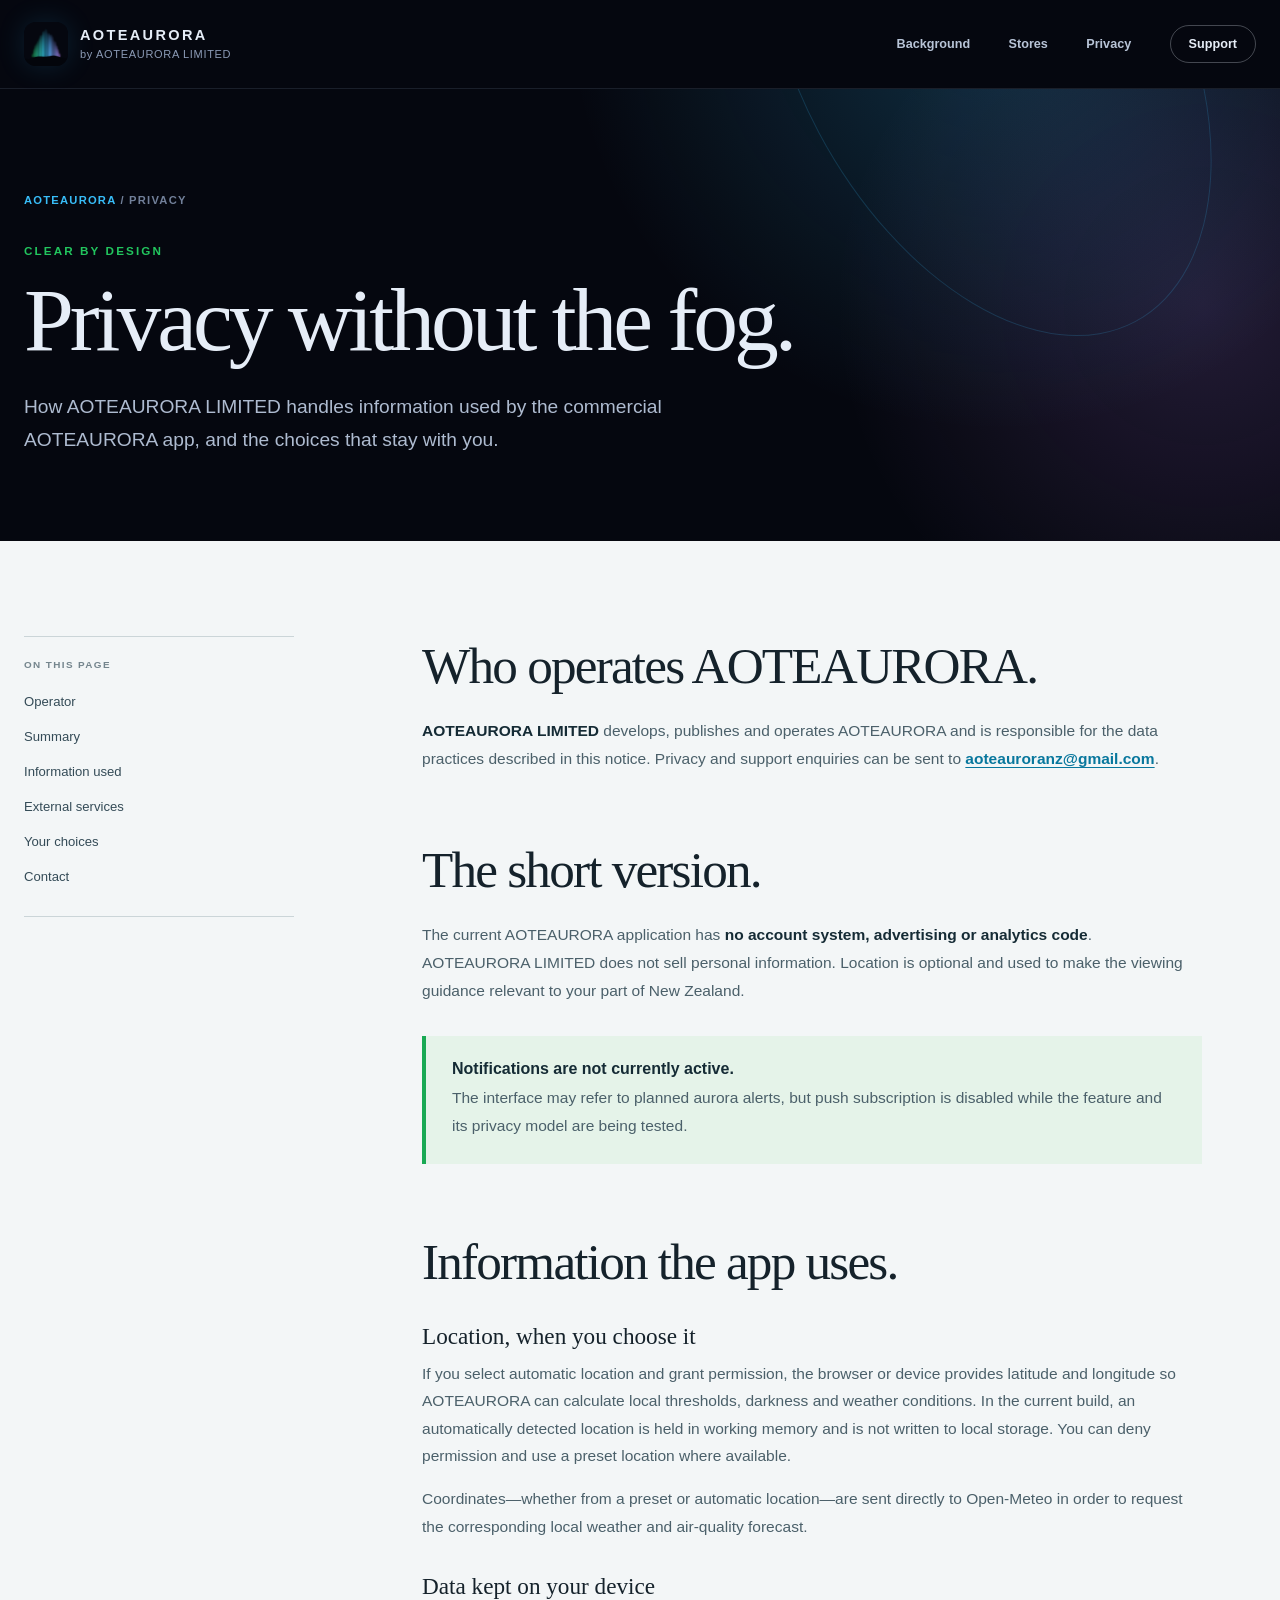
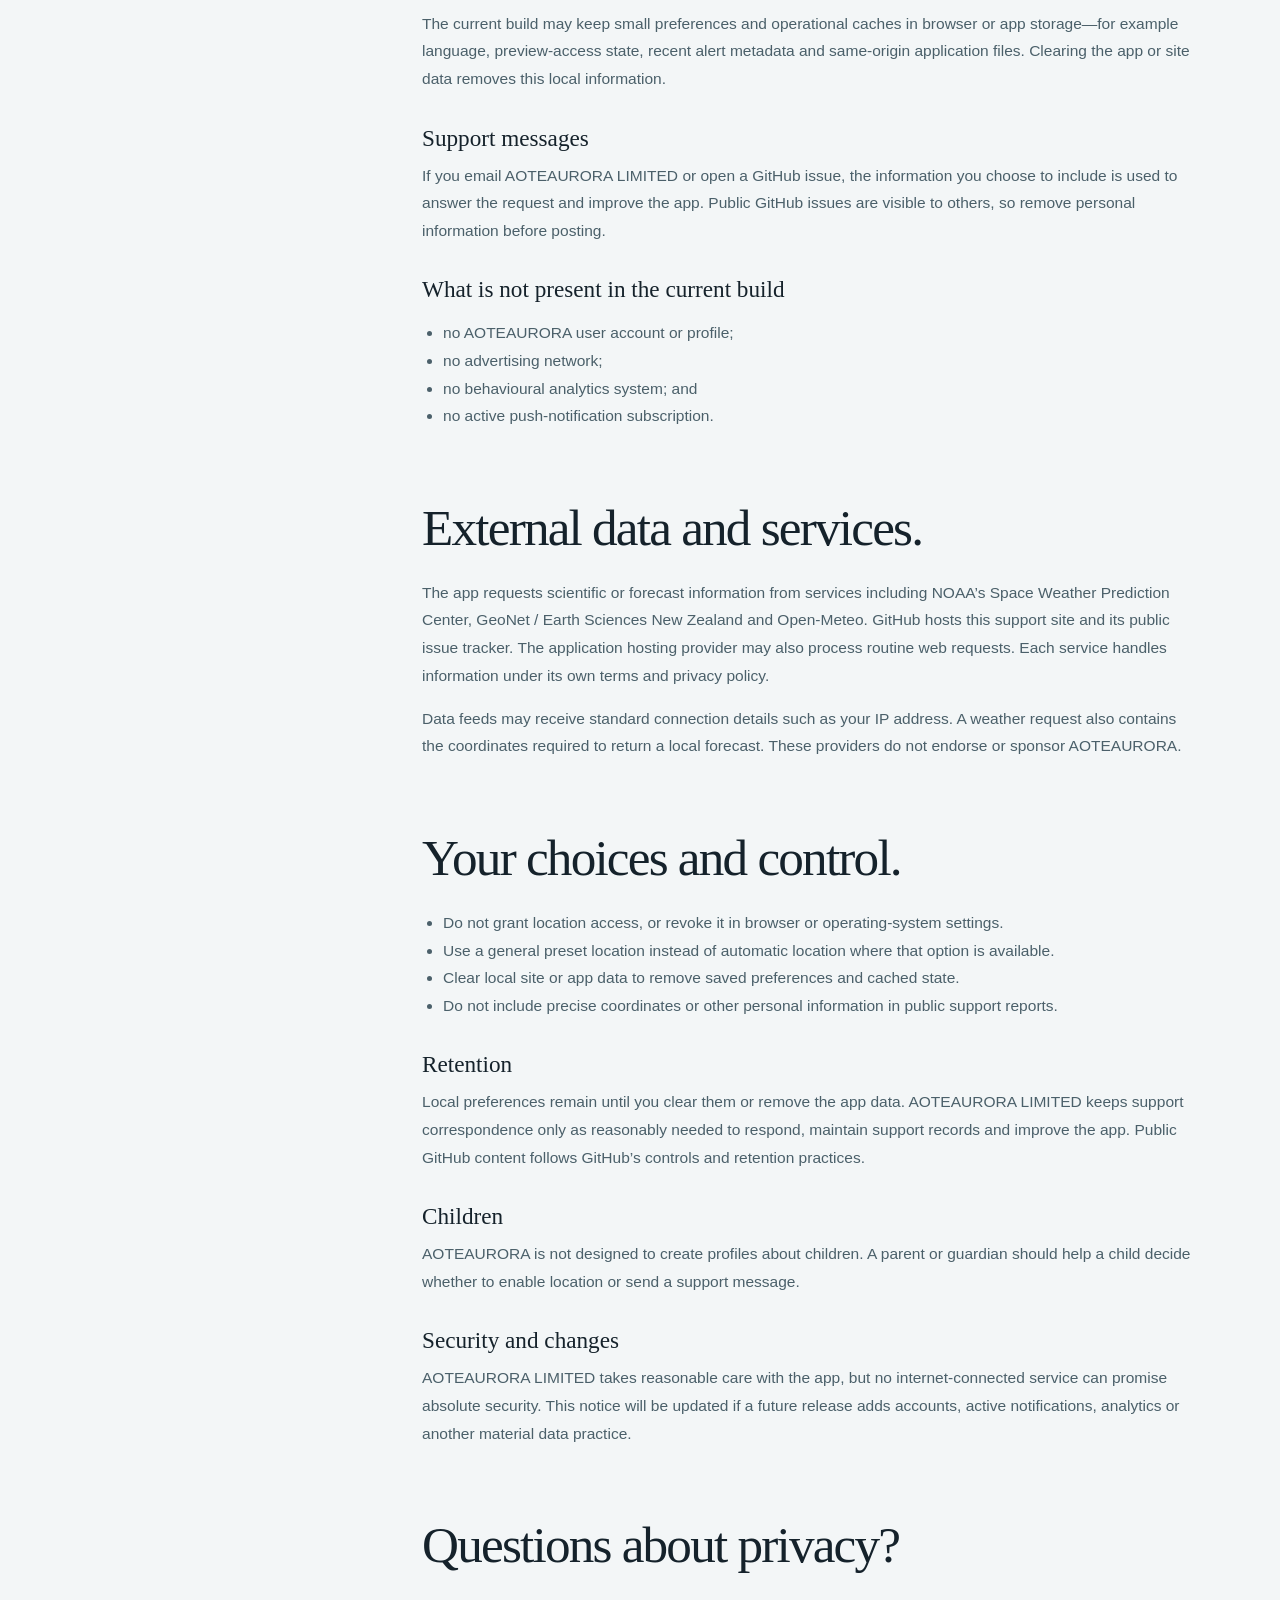
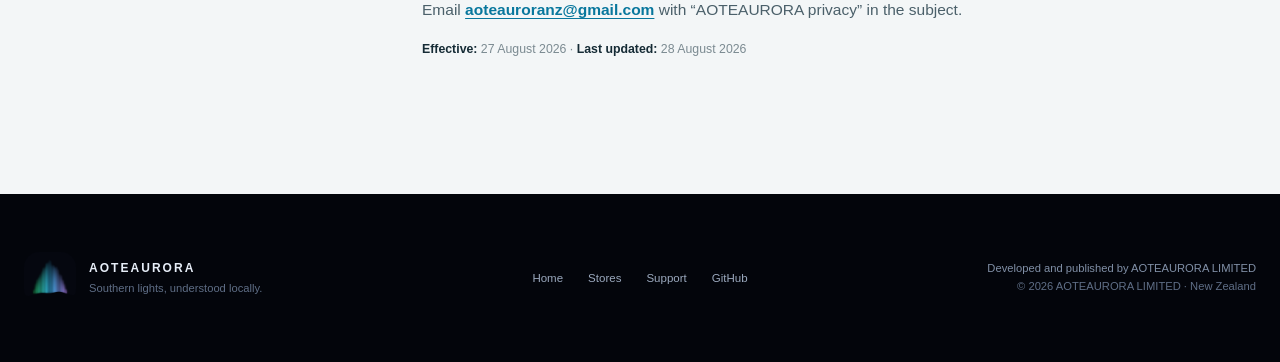
==== commit 53a71a5f: "Align site with AOTEAURORA LIMITED" ====
--- a/privacy.html
+++ b/privacy.html
@@ -4,9 +4,9 @@
   <meta charset="utf-8">
   <meta name="viewport" content="width=device-width, initial-scale=1">
   <meta name="theme-color" content="#05070f">
-  <meta name="description" content="Privacy notice for the AOTEAURORA project.">
+  <meta name="description" content="Privacy notice for the commercial AOTEAURORA app developed, published, and operated by AOTEAURORA LIMITED.">
   <link rel="icon" href="assets/favicon.png" type="image/png">
-  <link rel="stylesheet" href="assets/site.css?v=20260827">
+  <link rel="stylesheet" href="assets/site.css?v=20260828">
   <title>Privacy — AOTEAURORA</title>
 </head>
 <body class="inner-page">
@@ -15,11 +15,11 @@
     <div class="wrap nav-shell">
       <a class="brand" href="index.html" aria-label="AOTEAURORA home">
         <img src="assets/aoteaurora-maskable.png" alt="" width="44" height="44">
-        <span><strong>AOTEAURORA</strong><small>by Aotearoa Labs</small></span>
+        <span><strong>AOTEAURORA</strong><small>by AOTEAURORA LIMITED</small></span>
       </a>
       <nav aria-label="Main navigation">
         <a href="index.html#story">Background</a>
-        <a href="index.html#method">How it works</a>
+        <a href="index.html#stores">Stores</a>
         <a href="privacy.html" aria-current="page">Privacy</a>
         <a class="nav-support" href="support.html">Support</a>
       </nav>
@@ -32,7 +32,7 @@
         <p class="breadcrumbs"><a href="index.html">AOTEAURORA</a> / Privacy</p>
         <p class="eyebrow">Clear by design</p>
         <h1>Privacy without the fog.</h1>
-        <p class="lede">What the current early-stage project uses, what it does not use, and the choices that stay with you.</p>
+        <p class="lede">How AOTEAURORA LIMITED handles information used by the commercial AOTEAURORA app, and the choices that stay with you.</p>
       </div>
     </section>
 
@@ -40,6 +40,7 @@
       <div class="wrap content-layout">
         <aside class="side-nav" aria-label="On this page">
           <p>On this page</p>
+          <a href="#operator">Operator</a>
           <a href="#summary">Summary</a>
           <a href="#information">Information used</a>
           <a href="#services">External services</a>
@@ -48,14 +49,17 @@
         </aside>
 
         <div class="prose">
+          <h2 id="operator">Who operates AOTEAURORA.</h2>
+          <p><strong>AOTEAURORA LIMITED</strong> develops, publishes and operates AOTEAURORA and is responsible for the data practices described in this notice. Privacy and support enquiries can be sent to <a href="mailto:aoteauroranz@gmail.com">aoteauroranz@gmail.com</a>.</p>
+
           <h2 id="summary">The short version.</h2>
-          <p>AOTEAURORA’s current early build has <strong>no account system, advertising or analytics code</strong>. It does not sell personal information. Location is optional and used to make the viewing guidance relevant to your part of New Zealand.</p>
+          <p>The current AOTEAURORA application has <strong>no account system, advertising or analytics code</strong>. AOTEAURORA LIMITED does not sell personal information. Location is optional and used to make the viewing guidance relevant to your part of New Zealand.</p>
           <div class="notice">
             <strong>Notifications are not currently active.</strong>
             <p>The interface may refer to planned aurora alerts, but push subscription is disabled while the feature and its privacy model are being tested.</p>
           </div>
 
-          <h2 id="information">Information the project uses.</h2>
+          <h2 id="information">Information the app uses.</h2>
           <h3>Location, when you choose it</h3>
           <p>If you select automatic location and grant permission, the browser or device provides latitude and longitude so AOTEAURORA can calculate local thresholds, darkness and weather conditions. In the current build, an automatically detected location is held in working memory and is not written to local storage. You can deny permission and use a preset location where available.</p>
           <p>Coordinates—whether from a preset or automatic location—are sent directly to Open-Meteo in order to request the corresponding local weather and air-quality forecast.</p>
@@ -64,7 +68,7 @@
           <p>The current build may keep small preferences and operational caches in browser or app storage—for example language, preview-access state, recent alert metadata and same-origin application files. Clearing the app or site data removes this local information.</p>
 
           <h3>Support messages</h3>
-          <p>If you email the developer or open a GitHub issue, the information you choose to include is used to answer the request and improve the project. Public GitHub issues are visible to others, so remove personal information before posting.</p>
+          <p>If you email AOTEAURORA LIMITED or open a GitHub issue, the information you choose to include is used to answer the request and improve the app. Public GitHub issues are visible to others, so remove personal information before posting.</p>
 
           <h3>What is not present in the current build</h3>
           <ul>
@@ -75,8 +79,8 @@
           </ul>
 
           <h2 id="services">External data and services.</h2>
-          <p>The project requests scientific or forecast information from services including NOAA’s Space Weather Prediction Center, GeoNet / Earth Sciences New Zealand and Open-Meteo. GitHub hosts this support site and its public issue tracker. The provider hosting an active preview may also process routine web requests. Each service handles information under its own terms and privacy policy.</p>
-          <p>Data feeds may receive standard connection details such as your IP address. A weather request also contains the coordinates required to return a local forecast. AOTEAURORA is independent and is not endorsed by these providers.</p>
+          <p>The app requests scientific or forecast information from services including NOAA’s Space Weather Prediction Center, GeoNet / Earth Sciences New Zealand and Open-Meteo. GitHub hosts this support site and its public issue tracker. The application hosting provider may also process routine web requests. Each service handles information under its own terms and privacy policy.</p>
+          <p>Data feeds may receive standard connection details such as your IP address. A weather request also contains the coordinates required to return a local forecast. These providers do not endorse or sponsor AOTEAURORA.</p>
 
           <h2 id="choices">Your choices and control.</h2>
           <ul>
@@ -87,17 +91,17 @@
           </ul>
 
           <h3>Retention</h3>
-          <p>Local preferences remain until you clear them or remove the app data. Support correspondence is kept only as reasonably needed to respond, maintain support records and improve the project. Public GitHub content follows GitHub’s controls and retention practices.</p>
+          <p>Local preferences remain until you clear them or remove the app data. AOTEAURORA LIMITED keeps support correspondence only as reasonably needed to respond, maintain support records and improve the app. Public GitHub content follows GitHub’s controls and retention practices.</p>
 
           <h3>Children</h3>
           <p>AOTEAURORA is not designed to create profiles about children. A parent or guardian should help a child decide whether to enable location or send a support message.</p>
 
           <h3>Security and changes</h3>
-          <p>Reasonable care is taken with the project, but no internet-connected service can promise absolute security. This notice will be updated if a public release adds accounts, active notifications, analytics or another material data practice.</p>
+          <p>AOTEAURORA LIMITED takes reasonable care with the app, but no internet-connected service can promise absolute security. This notice will be updated if a future release adds accounts, active notifications, analytics or another material data practice.</p>
 
           <h2 id="contact">Questions about privacy?</h2>
-          <p>Email <a href="mailto:nzbennycohen@gmail.com?subject=AOTEAURORA%20privacy">nzbennycohen@gmail.com</a> with “AOTEAURORA privacy” in the subject.</p>
-          <p class="meta-line"><strong>Effective:</strong> 27 August 2026 · <strong>Last updated:</strong> 27 August 2026</p>
+          <p>Email <a href="mailto:aoteauroranz@gmail.com?subject=AOTEAURORA%20privacy">aoteauroranz@gmail.com</a> with “AOTEAURORA privacy” in the subject.</p>
+          <p class="meta-line"><strong>Effective:</strong> 27 August 2026 · <strong>Last updated:</strong> 28 August 2026</p>
         </div>
       </div>
     </section>
@@ -109,8 +113,8 @@
         <img src="assets/aoteaurora-maskable.png" alt="" width="52" height="52">
         <div><strong>AOTEAURORA</strong><small>Southern lights, understood locally.</small></div>
       </div>
-      <div class="footer-links"><a href="index.html">Home</a><a href="support.html">Support</a><a href="https://github.com/Bennyco86/aoteaurora">GitHub</a><a href="https://aotearoa-labs.netlify.app/">Aotearoa Labs</a></div>
-      <p>Independent project by Aotearoa Labs<br><span>© 2026 · Made in Aotearoa New Zealand</span></p>
+      <div class="footer-links"><a href="index.html">Home</a><a href="index.html#stores">Stores</a><a href="support.html">Support</a><a href="https://github.com/Bennyco86/aoteaurora">GitHub</a></div>
+      <p>Developed and published by AOTEAURORA LIMITED<br><span>© 2026 AOTEAURORA LIMITED · New Zealand</span></p>
     </div>
   </footer>
 </body>
--- a/assets/site.css
+++ b/assets/site.css
@@ -205,6 +205,29 @@
 .no-download { margin: 27px 0 0; color: #a8b5c8; font-size: .78rem; }
 .no-download span { margin-right: 9px; color: var(--green); }
 
+.store-section { color: #14212a; background: var(--paper); }
+.store-heading { display: grid; grid-template-columns: 1fr auto; gap: 60px; align-items: end; }
+.store-heading h2 { max-width: 760px; margin: 0; font-family: Georgia, "Times New Roman", serif; font-size: clamp(3.1rem, 5.7vw, 5.8rem); font-weight: 400; line-height: .96; letter-spacing: -.045em; }
+.publisher-card { min-width: 365px; padding: 22px 24px; display: grid; gap: 8px; border-left: 4px solid #159e4c; background: #e4eee8; }
+.publisher-card span { color: #5c6f68; font-size: .61rem; font-weight: 800; letter-spacing: .13em; text-transform: uppercase; }
+.publisher-card strong { font-family: Georgia, serif; font-size: 1.35rem; font-weight: 400; }
+.publisher-card a { width: fit-content; color: #08779d; font-size: .78rem; font-weight: 750; text-decoration: underline; text-underline-offset: 2px; }
+.store-grid { margin-top: 70px; display: grid; grid-template-columns: 1fr 1fr; border: 1px solid #c8d3d6; }
+.store-card { min-height: 410px; padding: clamp(30px, 4vw, 48px); display: flex; flex-direction: column; background: #edf2f3; }
+.store-card + .store-card { border-left: 1px solid #c8d3d6; }
+.store-card-top { margin-bottom: 60px; display: flex; align-items: center; justify-content: space-between; gap: 20px; }
+.store-symbol { width: 46px; height: 46px; display: grid; place-items: center; color: white; border-radius: 13px; background: #071119; font-family: Georgia, serif; font-size: 1.2rem; }
+.google-store .store-symbol { color: #68e890; }
+.store-state { padding: 8px 11px; color: #0d6332; border: 1px solid #88cda3; background: #dff2e5; font-size: .58rem; font-weight: 850; letter-spacing: .12em; text-transform: uppercase; }
+.store-state.planned { color: #5b4974; border-color: #c5b3dd; background: #eee7f6; }
+.store-card > p:not(.store-copy) { margin-bottom: 7px; color: #65767e; font-size: .57rem; font-weight: 850; letter-spacing: .17em; }
+.store-card h3 { margin: 0 0 24px; font-family: Georgia, serif; font-size: clamp(2.2rem, 4vw, 3.5rem); font-weight: 400; letter-spacing: -.035em; }
+.store-copy { max-width: 550px; color: #53666f; font-size: .9rem; line-height: 1.7; }
+.store-link-placeholder { margin-top: auto; padding-top: 20px; display: flex; align-items: center; justify-content: space-between; gap: 20px; color: #687a82; border-top: 1px solid #c4cfd2; font-size: .68rem; font-weight: 800; letter-spacing: .08em; text-transform: uppercase; }
+.store-link-placeholder strong { color: #182c35; }
+.price-note { max-width: 920px; margin: 25px 0 0; color: #687a83; font-size: .76rem; line-height: 1.65; }
+.price-note strong { color: #20343d; }
+
 .support-cta { padding: 80px 0; color: #071119; background: linear-gradient(110deg, #5ade87, #56cfe3 62%, #a98cf4); }
 .support-box { display: grid; grid-template-columns: 1.35fr .65fr; gap: 60px; align-items: end; }
 .support-box .eyebrow { color: #154d43; }
@@ -278,6 +301,8 @@
   .source-grid article { min-height: 250px; border-right: 0; border-bottom: 1px solid #c5d0d4; }
   .science-note { grid-template-columns: 1fr; gap: 30px; }
   .status-icon-wrap { max-width: 330px; margin: 0 auto 30px; }
+  .store-heading { grid-template-columns: 1fr; }
+  .publisher-card { min-width: 0; max-width: 520px; }
   .support-actions { max-width: 420px; }
   .footer-grid { grid-template-columns: 1fr 1fr; }
   .footer-grid > p { grid-column: 1 / -1; text-align: left; }
@@ -314,6 +339,9 @@
   .status-facts { grid-template-columns: 1fr; }
   .status-facts > div, .status-facts > div:not(:first-child) { padding: 18px 0; border-right: 0; border-bottom: 1px solid var(--line); }
   .status-facts > div:last-child { border-bottom: 0; }
+  .store-grid { grid-template-columns: 1fr; }
+  .store-card { min-height: 375px; }
+  .store-card + .store-card { border-left: 0; border-top: 1px solid #c8d3d6; }
   .footer-grid { grid-template-columns: 1fr; }
   .footer-links { flex-wrap: wrap; }
   .footer-grid > p { grid-column: auto; }
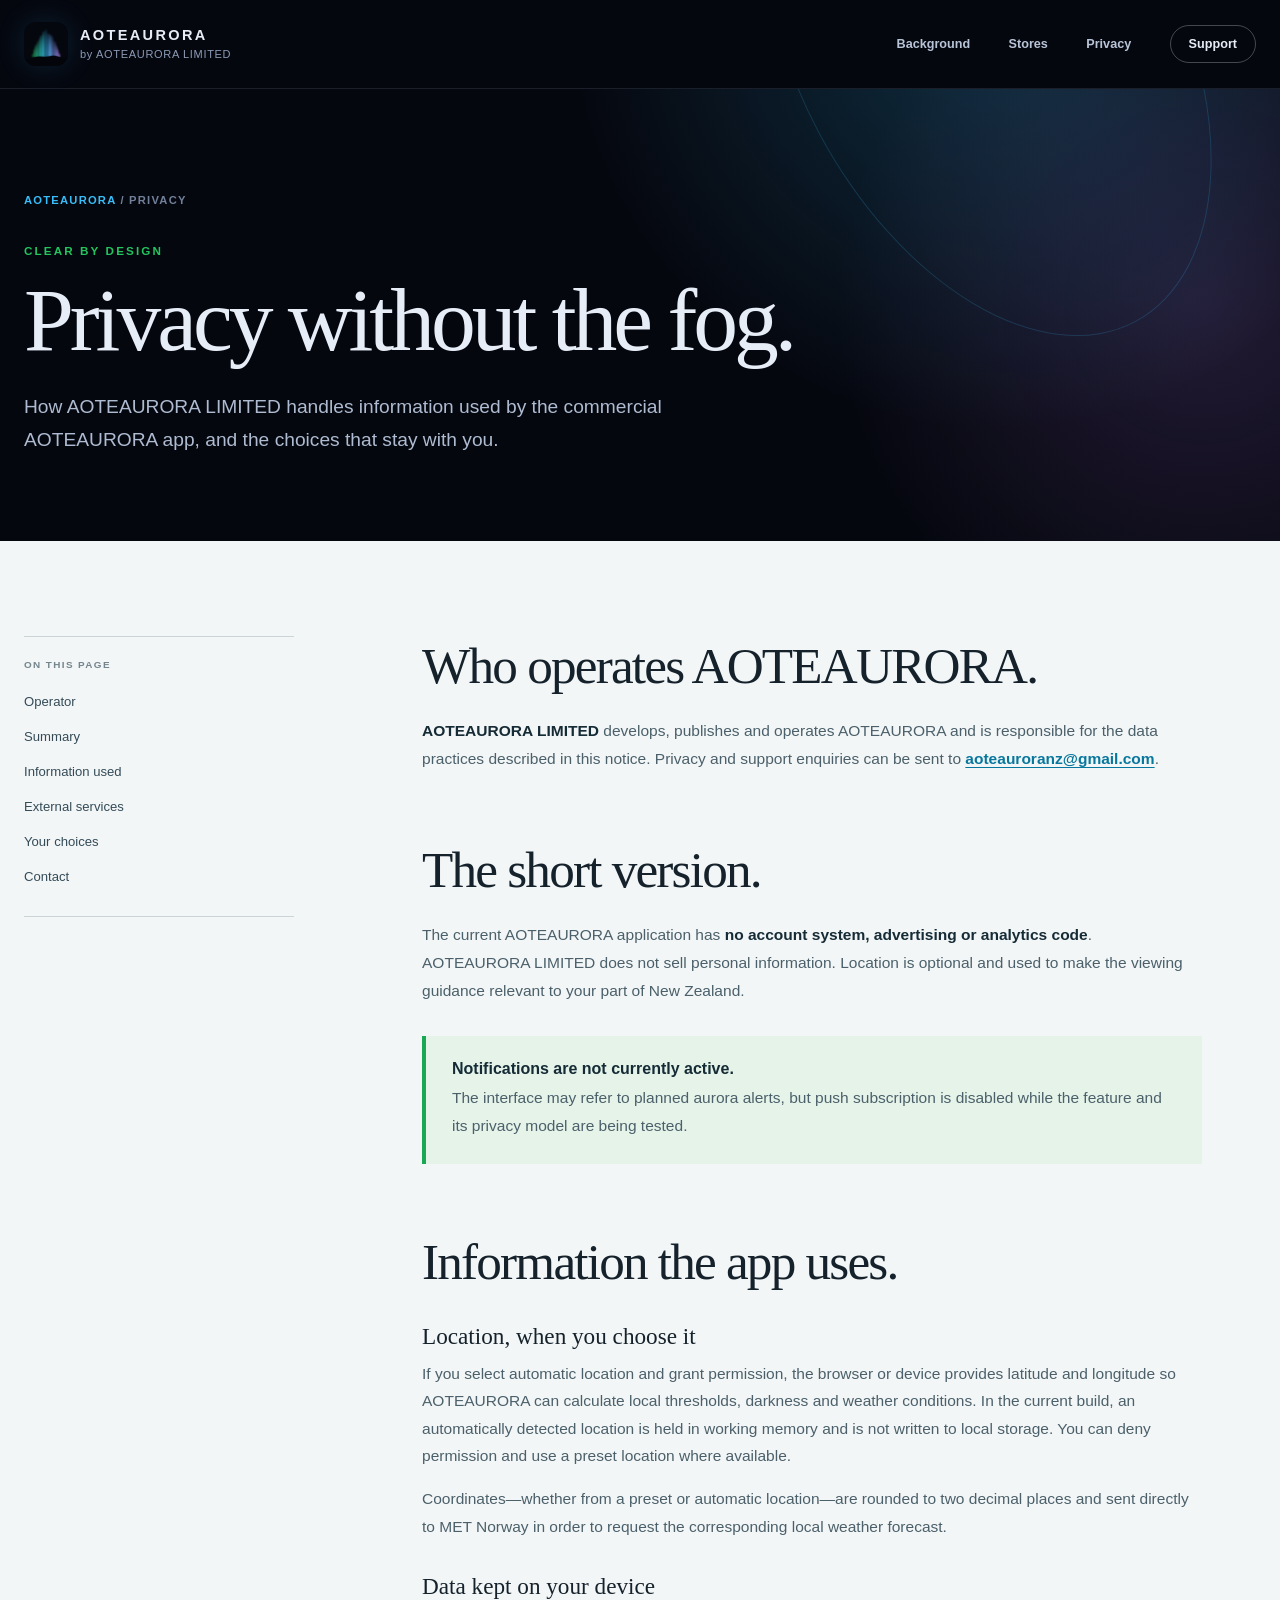
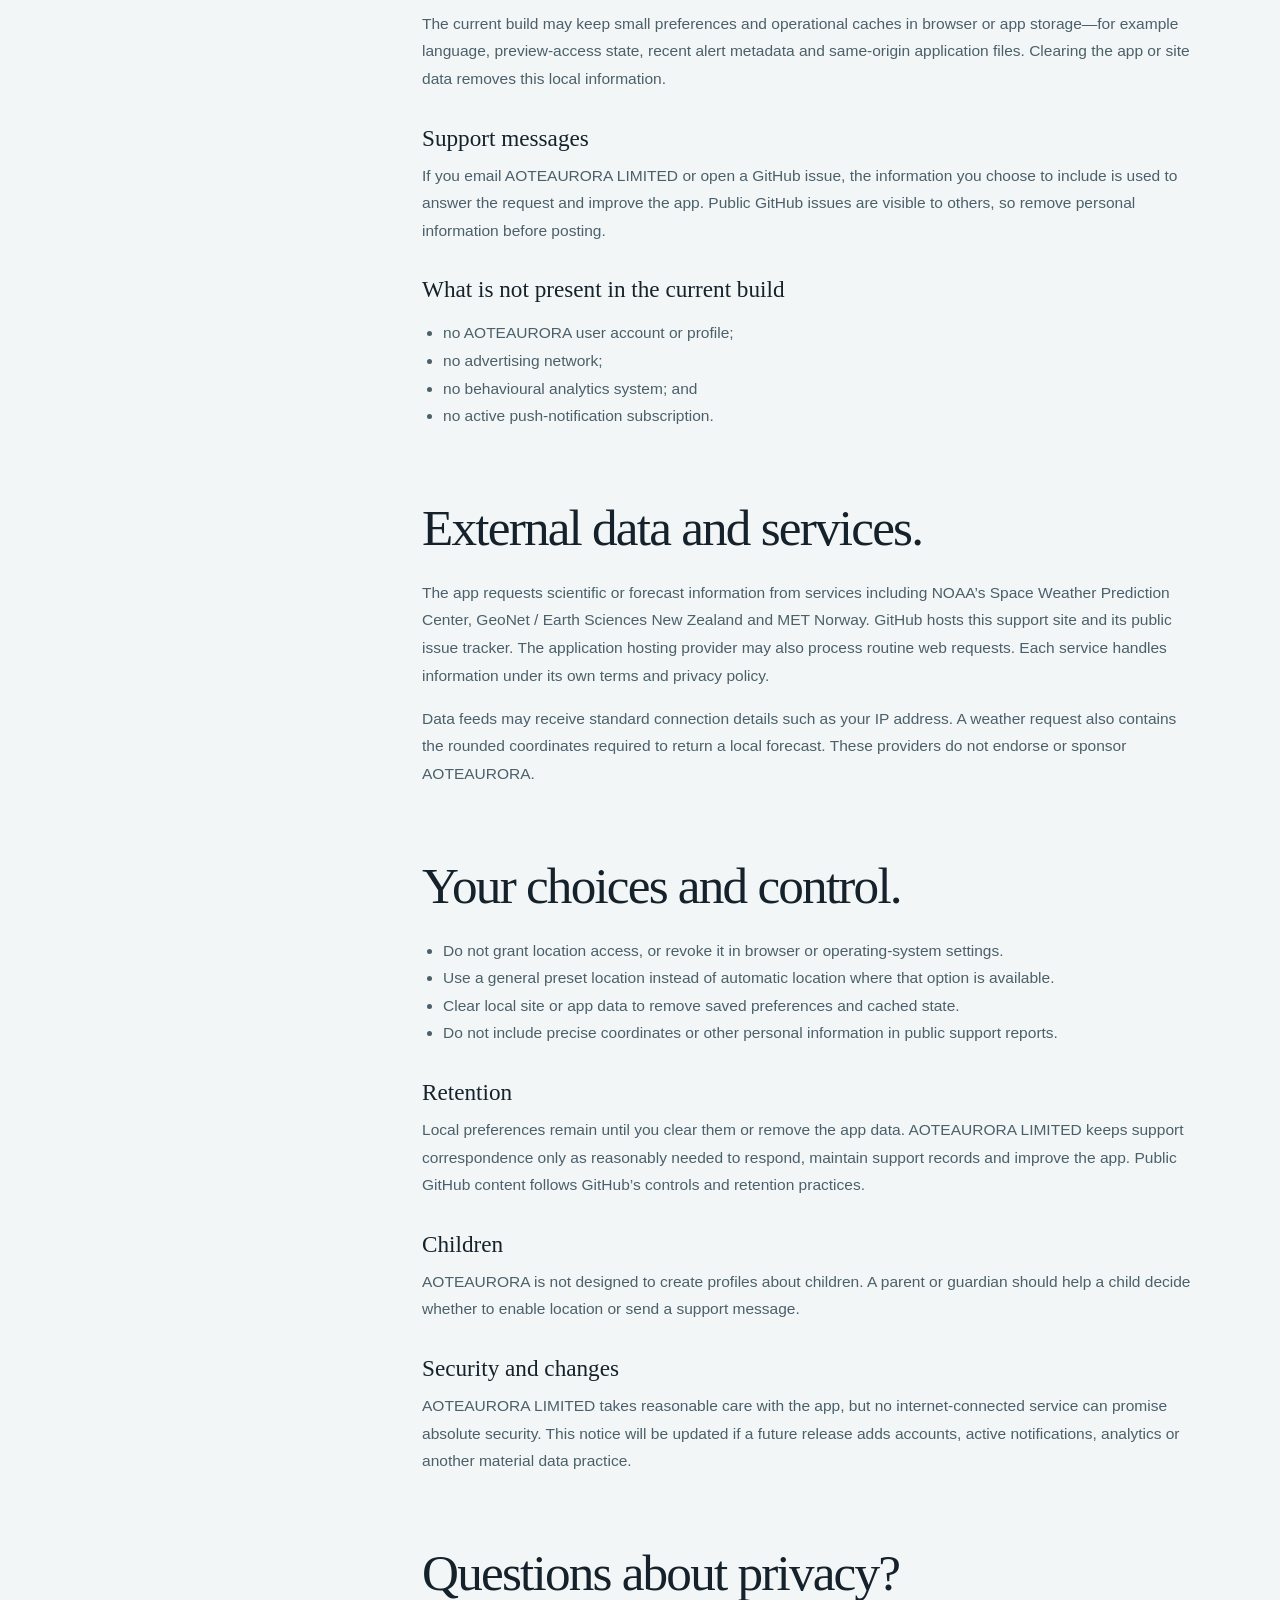
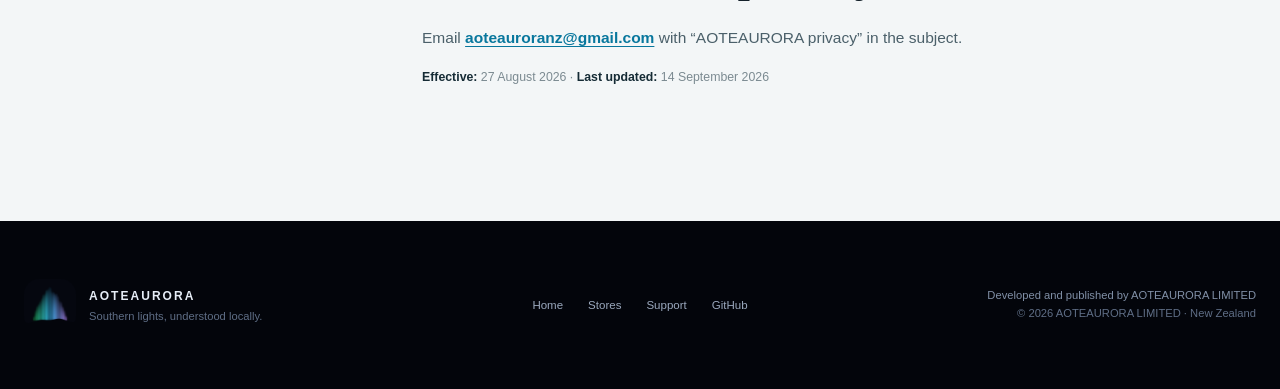
==== commit c63d5012: "Update app publisher and MET Norway disclosures" ====
--- a/privacy.html
+++ b/privacy.html
@@ -62,7 +62,7 @@
           <h2 id="information">Information the app uses.</h2>
           <h3>Location, when you choose it</h3>
           <p>If you select automatic location and grant permission, the browser or device provides latitude and longitude so AOTEAURORA can calculate local thresholds, darkness and weather conditions. In the current build, an automatically detected location is held in working memory and is not written to local storage. You can deny permission and use a preset location where available.</p>
-          <p>Coordinates—whether from a preset or automatic location—are sent directly to Open-Meteo in order to request the corresponding local weather and air-quality forecast.</p>
+          <p>Coordinates—whether from a preset or automatic location—are rounded to two decimal places and sent directly to MET Norway in order to request the corresponding local weather forecast.</p>
 
           <h3>Data kept on your device</h3>
           <p>The current build may keep small preferences and operational caches in browser or app storage—for example language, preview-access state, recent alert metadata and same-origin application files. Clearing the app or site data removes this local information.</p>
@@ -79,8 +79,8 @@
           </ul>
 
           <h2 id="services">External data and services.</h2>
-          <p>The app requests scientific or forecast information from services including NOAA’s Space Weather Prediction Center, GeoNet / Earth Sciences New Zealand and Open-Meteo. GitHub hosts this support site and its public issue tracker. The application hosting provider may also process routine web requests. Each service handles information under its own terms and privacy policy.</p>
-          <p>Data feeds may receive standard connection details such as your IP address. A weather request also contains the coordinates required to return a local forecast. These providers do not endorse or sponsor AOTEAURORA.</p>
+          <p>The app requests scientific or forecast information from services including NOAA’s Space Weather Prediction Center, GeoNet / Earth Sciences New Zealand and MET Norway. GitHub hosts this support site and its public issue tracker. The application hosting provider may also process routine web requests. Each service handles information under its own terms and privacy policy.</p>
+          <p>Data feeds may receive standard connection details such as your IP address. A weather request also contains the rounded coordinates required to return a local forecast. These providers do not endorse or sponsor AOTEAURORA.</p>
 
           <h2 id="choices">Your choices and control.</h2>
           <ul>
@@ -101,7 +101,7 @@
 
           <h2 id="contact">Questions about privacy?</h2>
           <p>Email <a href="mailto:aoteauroranz@gmail.com?subject=AOTEAURORA%20privacy">aoteauroranz@gmail.com</a> with “AOTEAURORA privacy” in the subject.</p>
-          <p class="meta-line"><strong>Effective:</strong> 27 August 2026 · <strong>Last updated:</strong> 28 August 2026</p>
+          <p class="meta-line"><strong>Effective:</strong> 27 August 2026 · <strong>Last updated:</strong> 14 September 2026</p>
         </div>
       </div>
     </section>
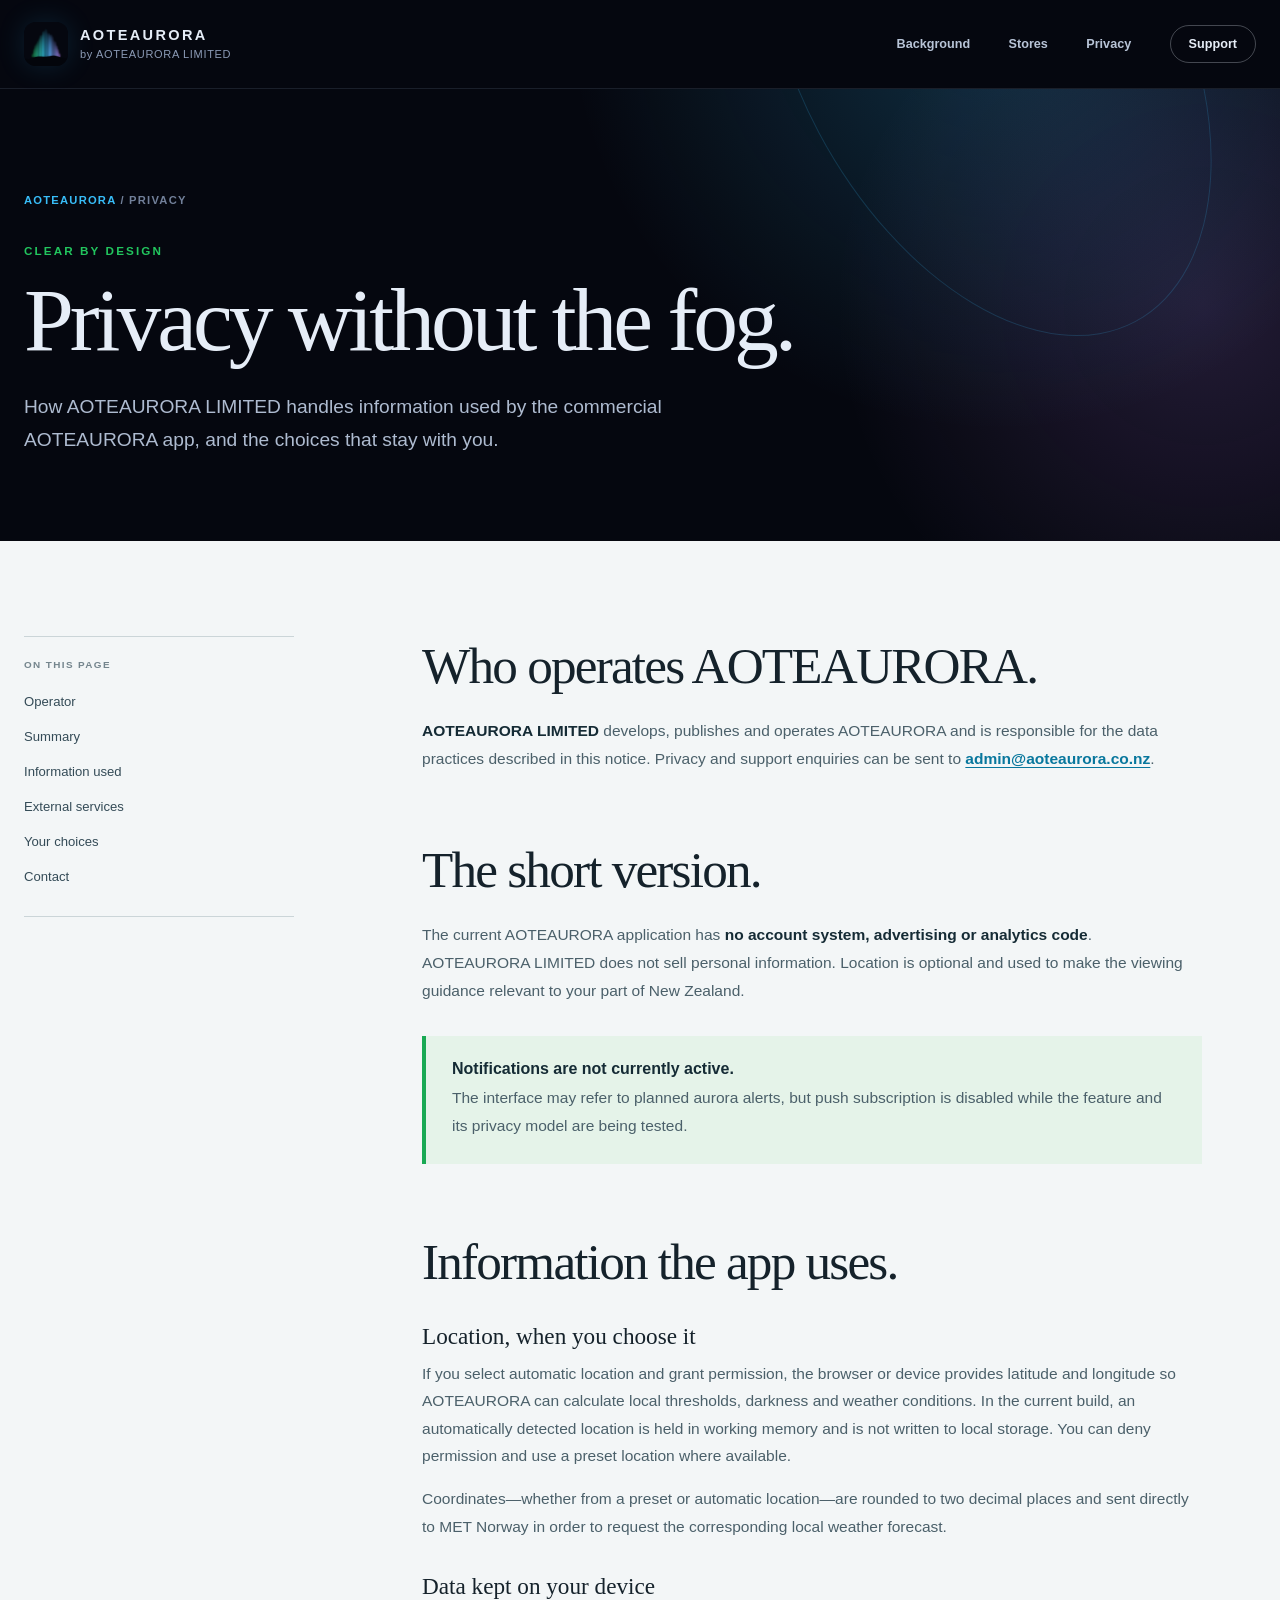
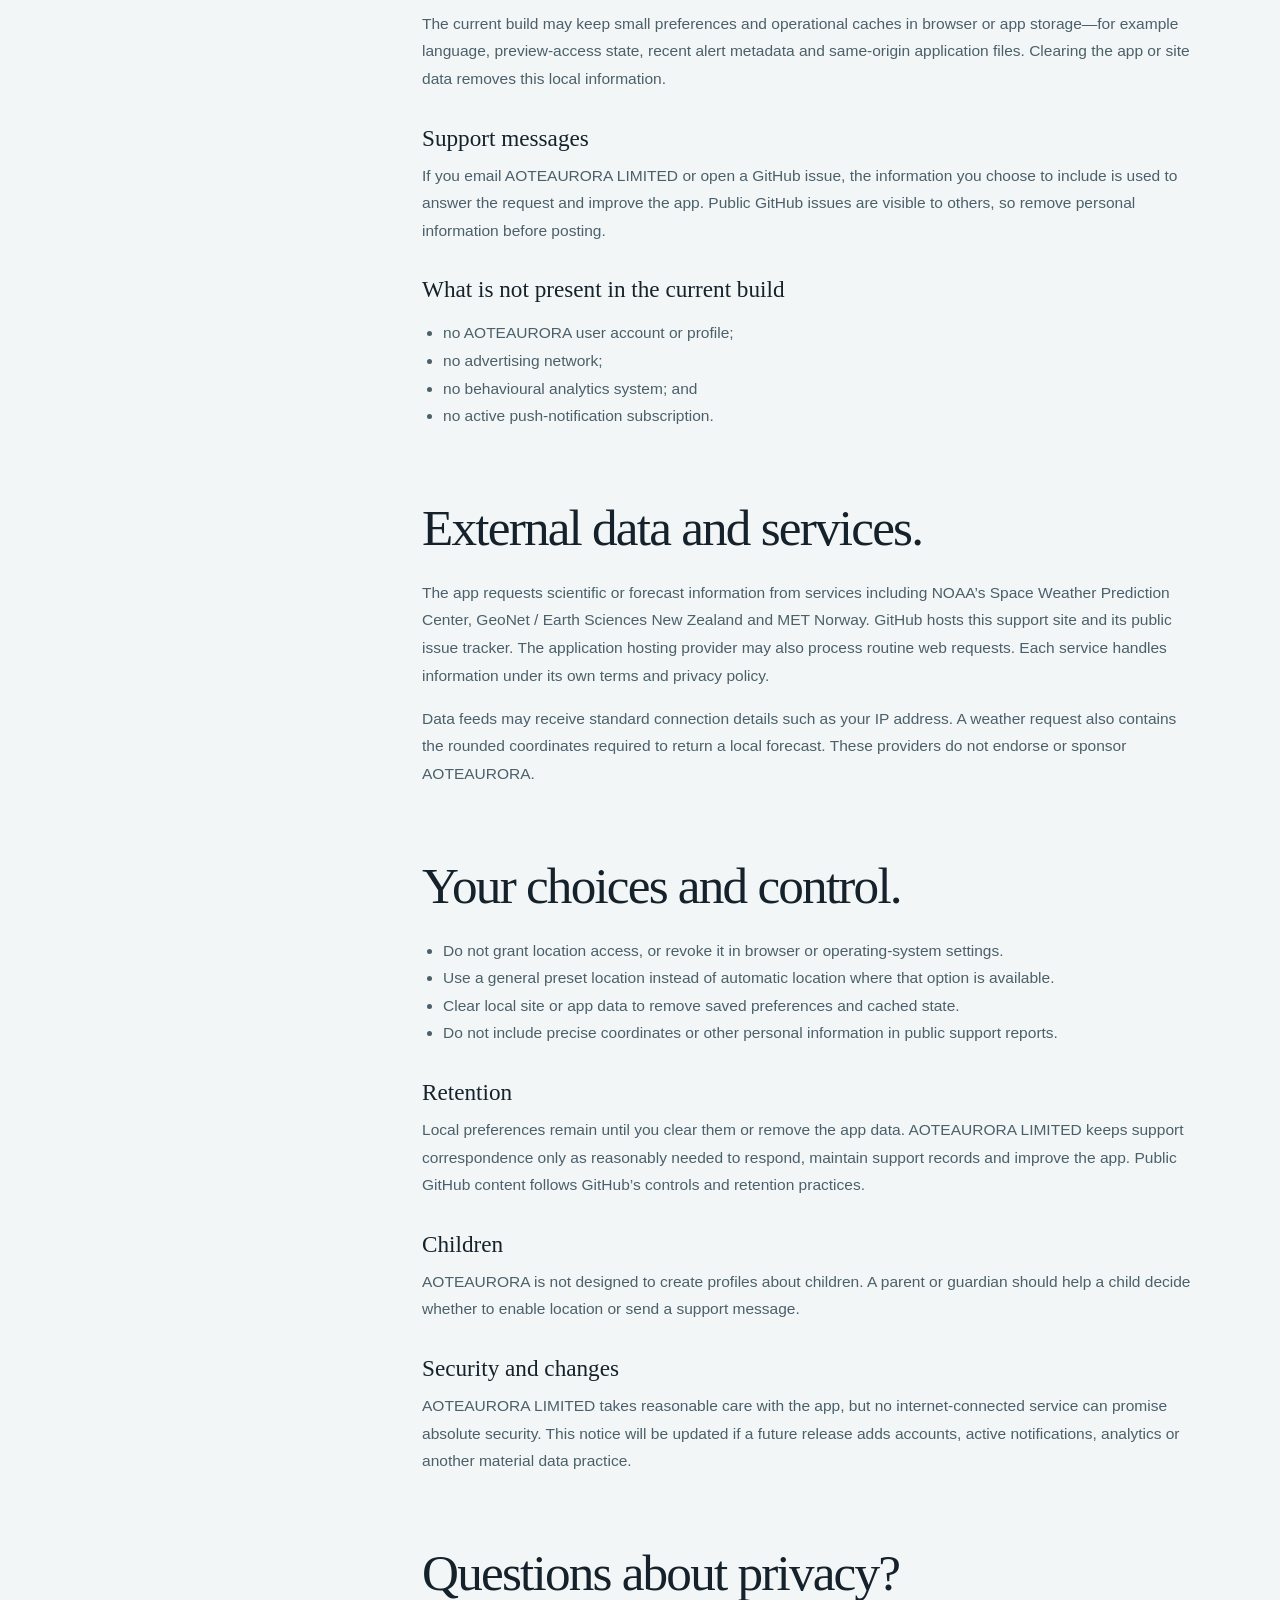
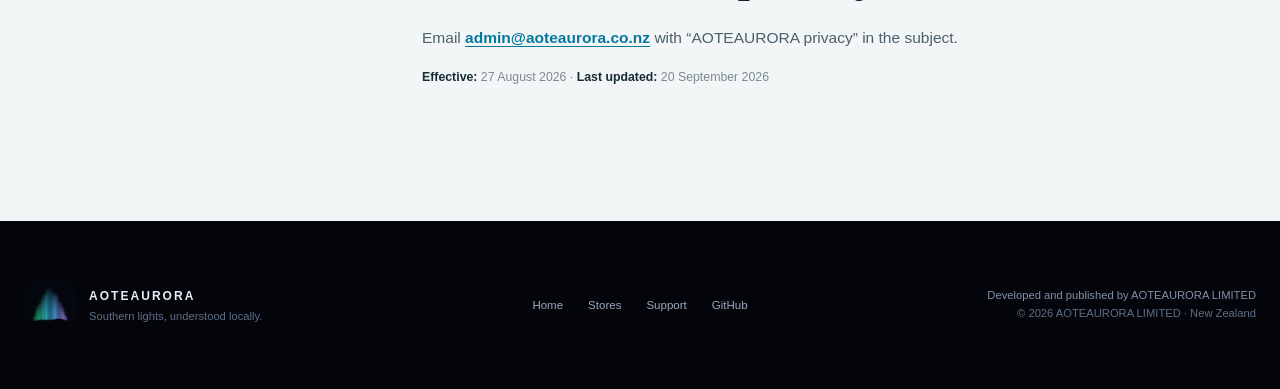
==== commit 89188bc5: "Show domain email on website contact pages" ====
--- a/privacy.html
+++ b/privacy.html
@@ -50,7 +50,7 @@
 
         <div class="prose">
           <h2 id="operator">Who operates AOTEAURORA.</h2>
-          <p><strong>AOTEAURORA LIMITED</strong> develops, publishes and operates AOTEAURORA and is responsible for the data practices described in this notice. Privacy and support enquiries can be sent to <a href="mailto:aoteauroranz@gmail.com">aoteauroranz@gmail.com</a>.</p>
+          <p><strong>AOTEAURORA LIMITED</strong> develops, publishes and operates AOTEAURORA and is responsible for the data practices described in this notice. Privacy and support enquiries can be sent to <a href="mailto:admin@aoteaurora.co.nz">admin@aoteaurora.co.nz</a>.</p>
 
           <h2 id="summary">The short version.</h2>
           <p>The current AOTEAURORA application has <strong>no account system, advertising or analytics code</strong>. AOTEAURORA LIMITED does not sell personal information. Location is optional and used to make the viewing guidance relevant to your part of New Zealand.</p>
@@ -100,8 +100,8 @@
           <p>AOTEAURORA LIMITED takes reasonable care with the app, but no internet-connected service can promise absolute security. This notice will be updated if a future release adds accounts, active notifications, analytics or another material data practice.</p>
 
           <h2 id="contact">Questions about privacy?</h2>
-          <p>Email <a href="mailto:aoteauroranz@gmail.com?subject=AOTEAURORA%20privacy">aoteauroranz@gmail.com</a> with “AOTEAURORA privacy” in the subject.</p>
-          <p class="meta-line"><strong>Effective:</strong> 27 August 2026 · <strong>Last updated:</strong> 14 September 2026</p>
+          <p>Email <a href="mailto:admin@aoteaurora.co.nz?subject=AOTEAURORA%20privacy">admin@aoteaurora.co.nz</a> with “AOTEAURORA privacy” in the subject.</p>
+          <p class="meta-line"><strong>Effective:</strong> 27 August 2026 · <strong>Last updated:</strong> 20 September 2026</p>
         </div>
       </div>
     </section>
